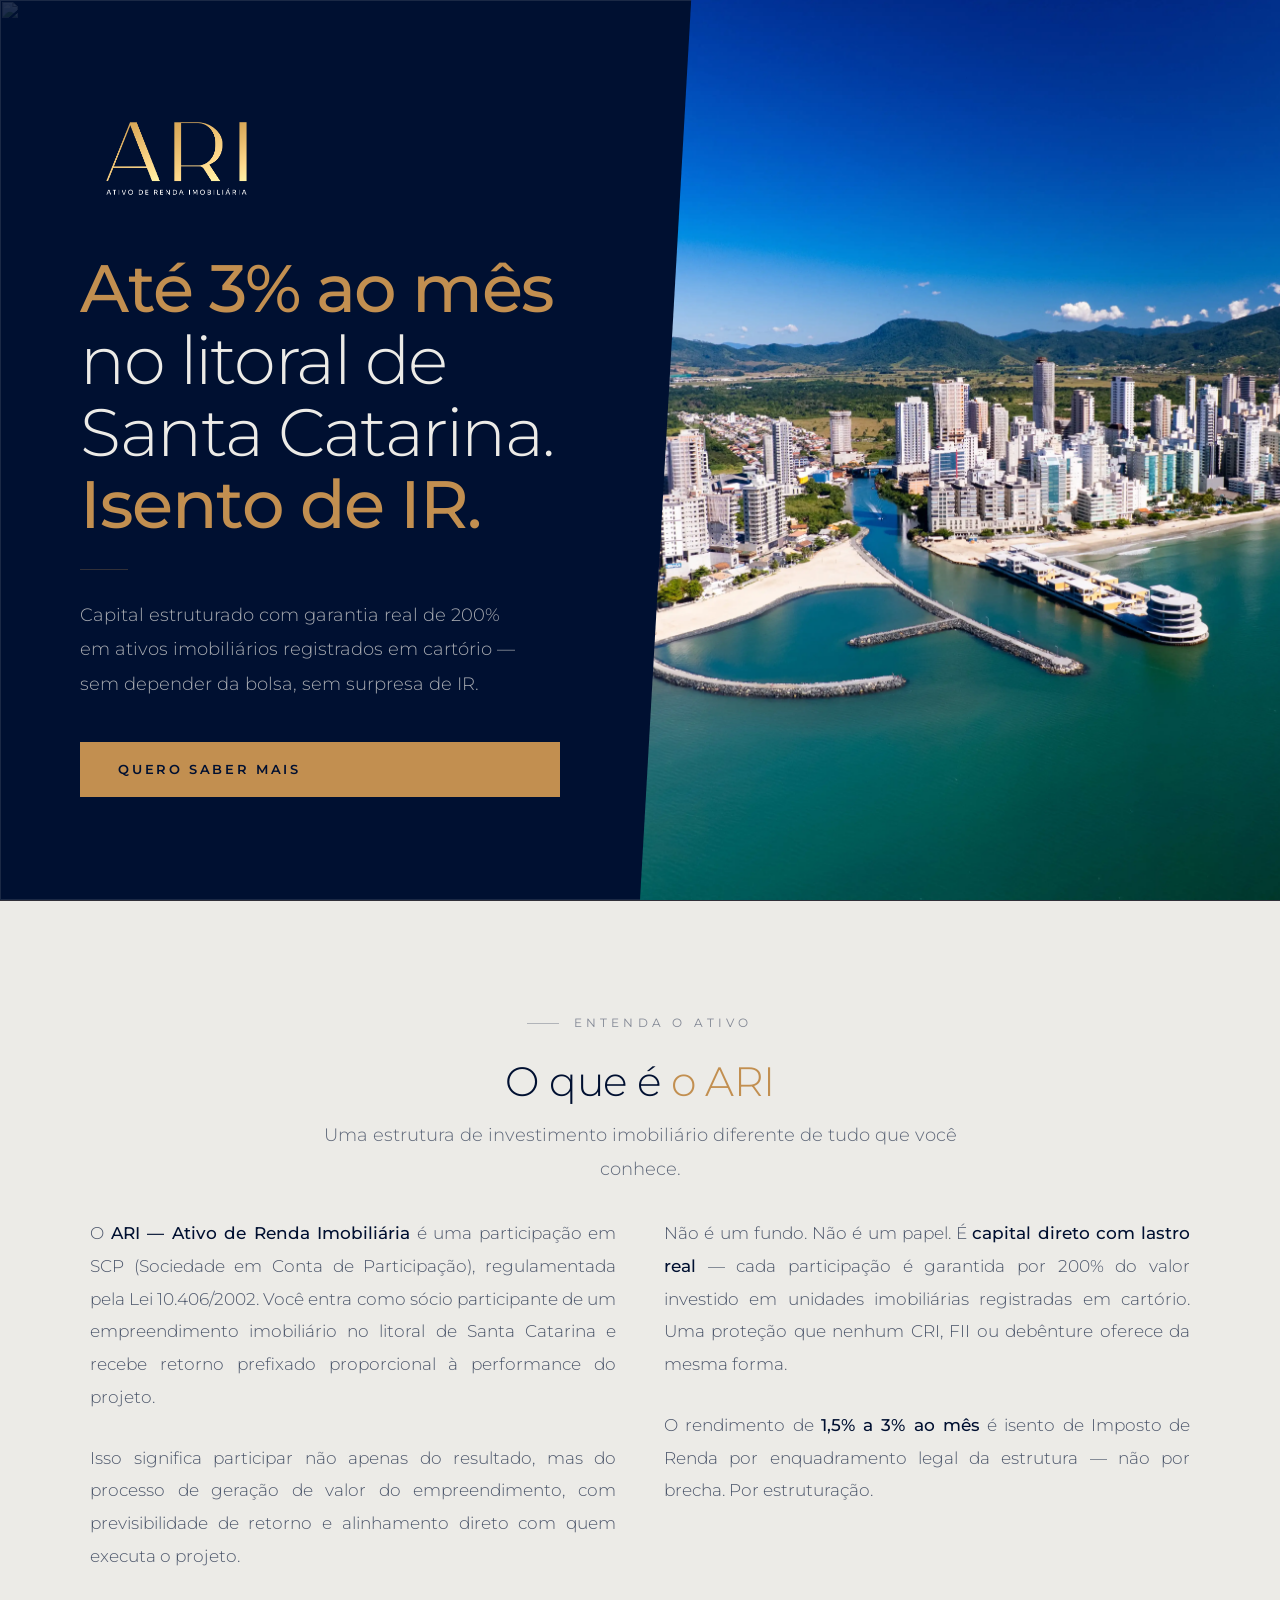
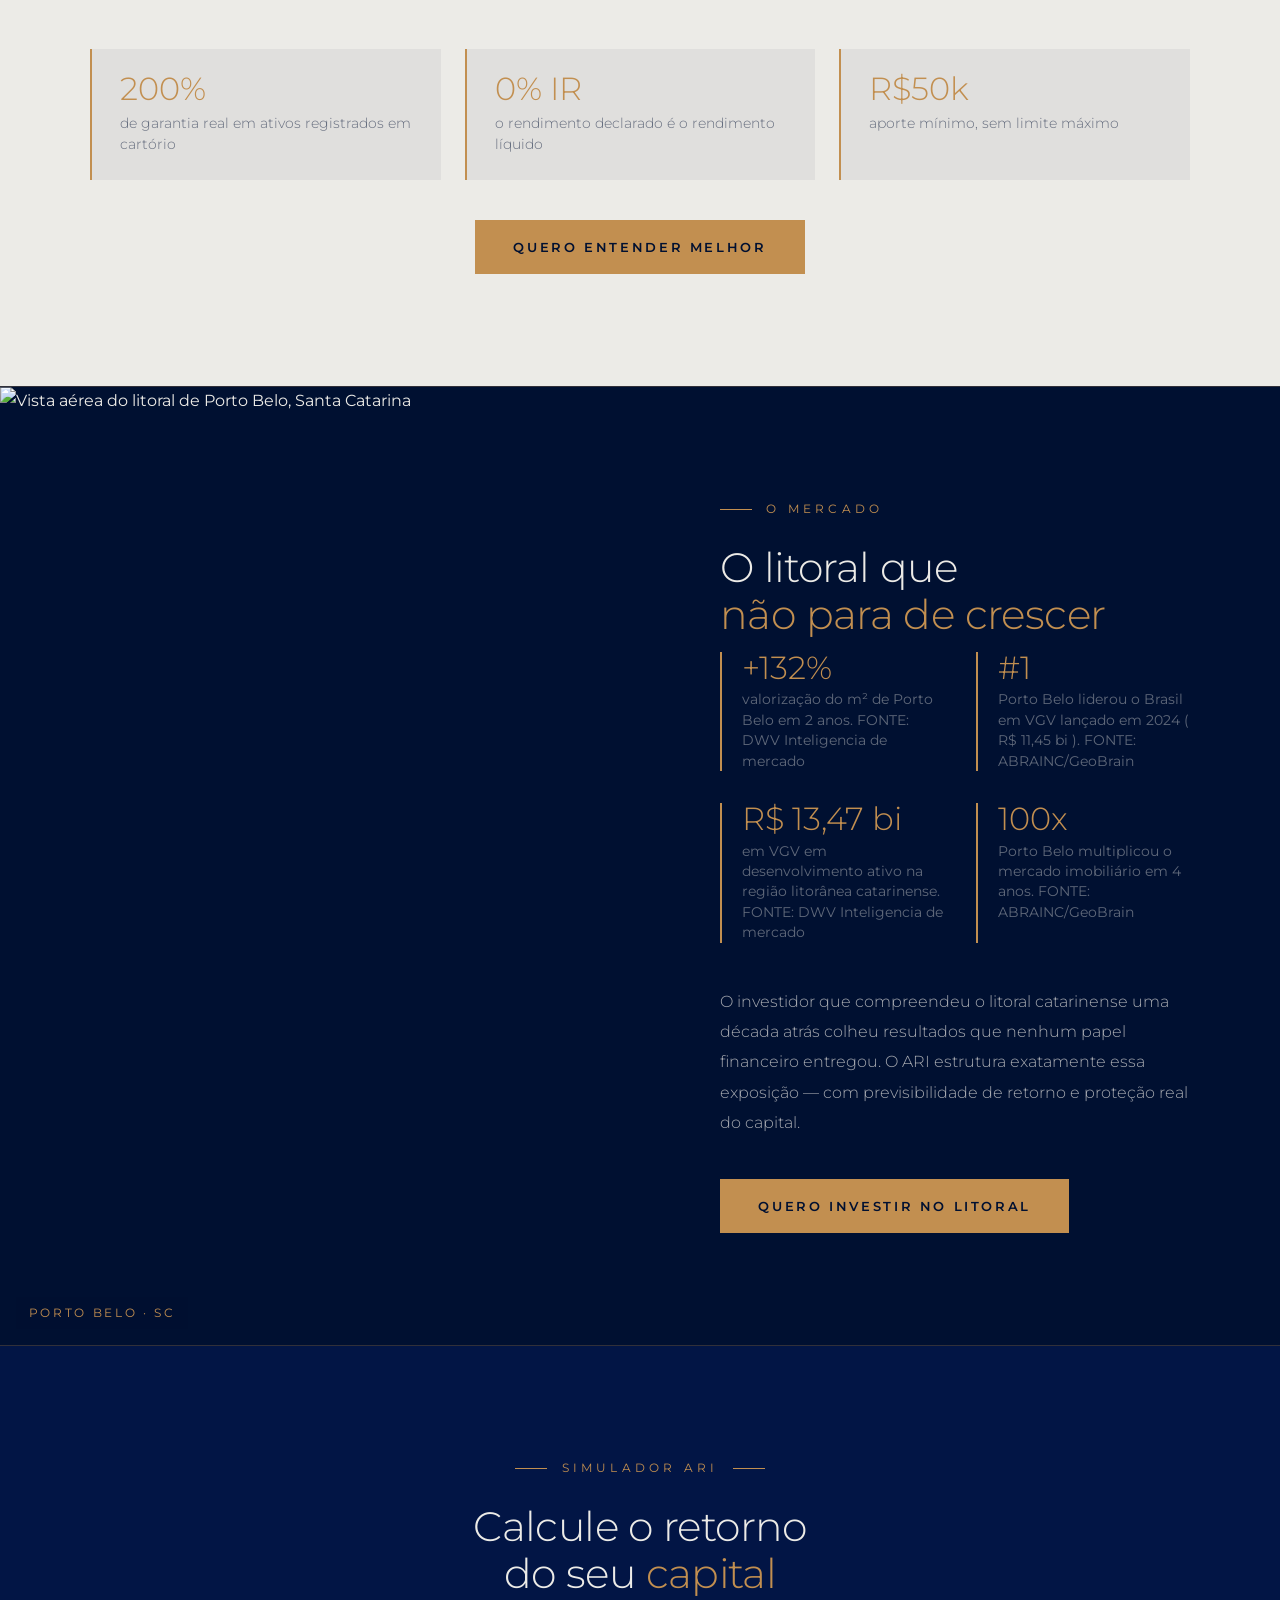
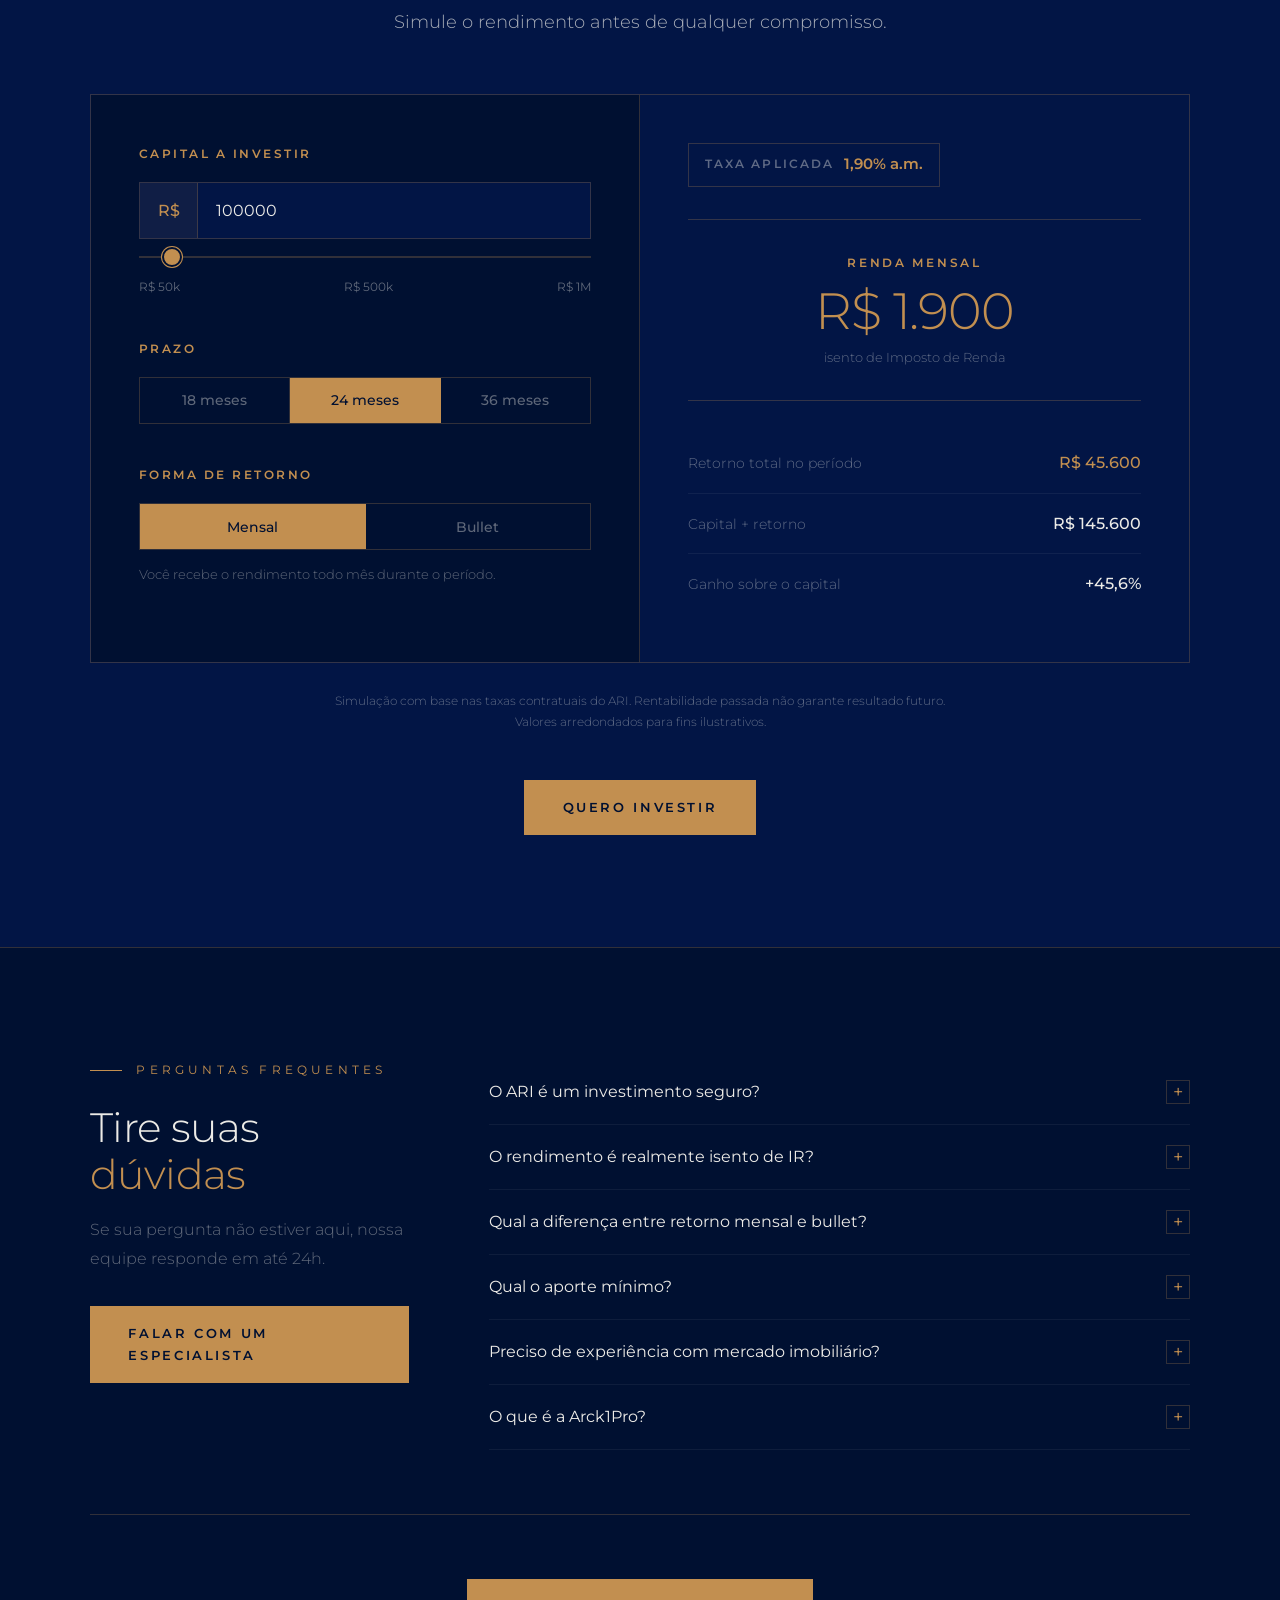
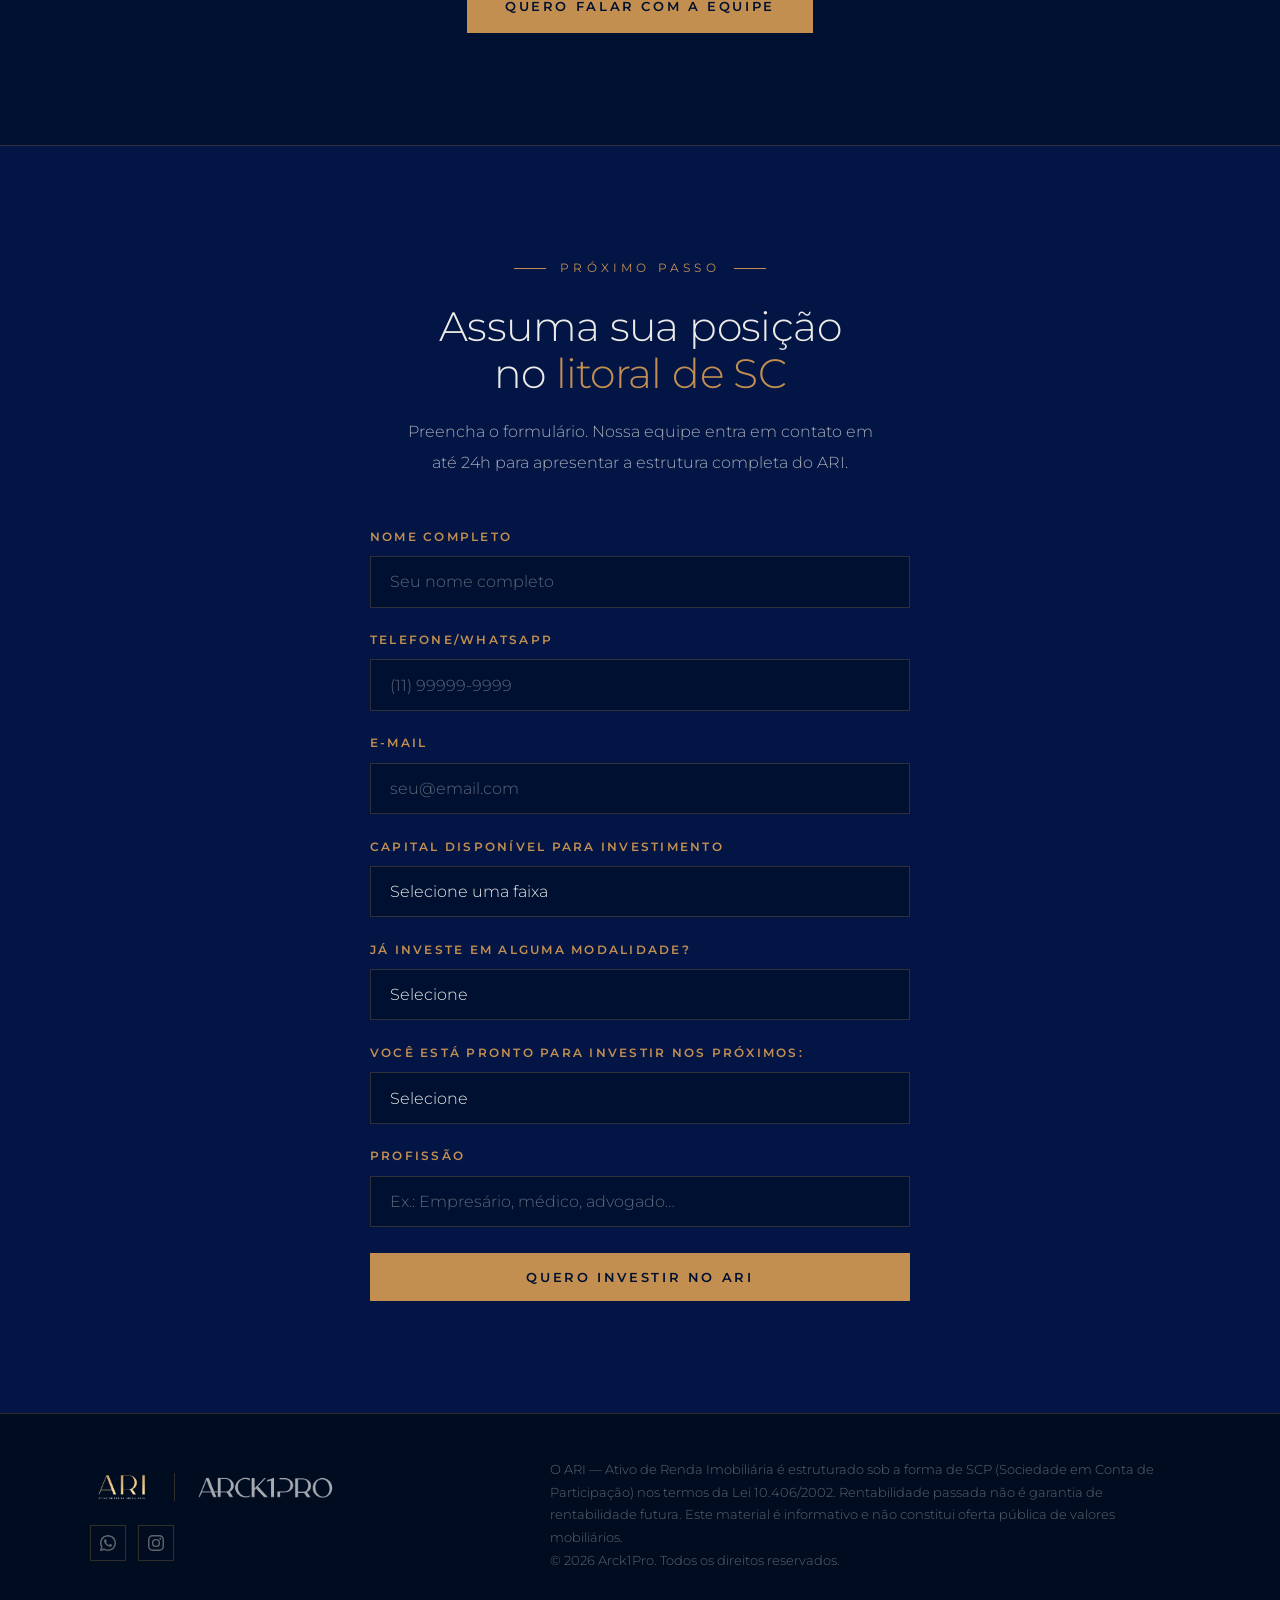
==== index.html @ 3a8f0152 "first commit" ====
<!DOCTYPE html>
<html lang="pt-BR">
<head>
  <meta charset="UTF-8">
  <meta name="viewport" content="width=device-width, initial-scale=1.0">

  <!-- ─── SEO Principal ─────────────────────────────────── -->
  <title>ARI — Ativo de Renda Imobiliária | Arck1Pro</title>
  <meta name="description" content="O ARI (Ativo de Renda Imobiliária) é uma participação em SCP estruturada pela Arck1Pro no litoral de Santa Catarina. Rendimento de até 3% ao mês, isento de IR, com garantia real de 200% em ativos imobiliários registrados em cartório.">
  <meta name="robots" content="index, follow">
  <!-- Substitua pela URL real do site após publicar -->
  <!-- <link rel="canonical" href="https://URL_DO_SITE_AQUI/"> -->

  <!-- ─── Open Graph (WhatsApp, LinkedIn, Facebook) ──────── -->
  <meta property="og:type"        content="website">
  <meta property="og:locale"      content="pt_BR">
  <meta property="og:site_name"   content="ARI — Arck1Pro">
  <meta property="og:title"       content="ARI — Ativo de Renda Imobiliária | Arck1Pro">
  <meta property="og:description" content="Participação em SCP com retorno de até 3% ao mês, isento de IR e garantia real de 200%. Estruturado pela Arck1Pro no litoral de Santa Catarina.">


  <!-- ─── Twitter Card ──────────────────────────────────── -->
  <meta name="twitter:card"        content="summary_large_image">
  <meta name="twitter:title"       content="ARI — Ativo de Renda Imobiliária | Arck1Pro">
  <meta name="twitter:description" content="Até 3% ao mês, isento de IR, no litoral de Santa Catarina. Garantia real de 200%. Estruturado pela Arck1Pro.">

  <!-- ─── Favicon ────────────────────────────────────────── -->
  <link rel="icon"             type="image/webp" href="img/ARI.webp">
  <link rel="apple-touch-icon"                   href="img/ARI.webp">

  <!-- ─── Preload de imagens críticas ─────────────────────── -->
  <link rel="preload" as="image" href="img/porto-belo.webp">

  <!-- ─── Fontes ────────────────────────────────────────── -->
  <link rel="preconnect" href="https://fonts.googleapis.com">
  <link rel="preconnect" href="https://fonts.gstatic.com" crossorigin>
  <link rel="stylesheet" href="https://fonts.googleapis.com/css2?family=Montserrat:wght@300;400;500;600&display=swap">

  <!-- ─── CSS ──────────────────────────────────────────── -->
  <link rel="stylesheet" href="css/styles.css">

  <!-- Google Tag Manager -->
<script>(function(w,d,s,l,i){w[l]=w[l]||[];w[l].push({'gtm.start':new Date().getTime(),event:'gtm.js'});var f=d.getElementsByTagName(s)[0],j=d.createElement(s);j.async=true;j.src="https://load.tss.arck1pro.com.br/7msfshruhgdg.js?"+i;f.parentNode.insertBefore(j,f);})(window,document,'script','dataLayer','8t=DgBaLyE%2FRUY%2FPFFeMyQmVRFZVUZEVAwdWgUVCx5DGAEISgQHGFwKAQ%3D%3D');</script>
<!-- End Google Tag Manager -->

  <!-- ─── Dados Estruturados (Schema.org) ──────────────── -->
  <script type="application/ld+json">
  {
    "@context": "https://schema.org",
    "@type": "FinancialProduct",
    "name": "ARI — Ativo de Renda Imobiliária",
    "description": "Participação em SCP (Sociedade em Conta de Participação) com retorno de até 3% ao mês, isento de IR, e garantia real de 200% em ativos imobiliários registrados em cartório, no litoral de Santa Catarina.",
    "provider": {
      "@type": "Organization",
      "name": "Arck1Pro",
      "description": "Hub de estruturação imobiliária com mais de 20 anos de atuação no litoral catarinense."
    },
    "areaServed": {
      "@type": "State",
      "name": "Santa Catarina",
      "containedInPlace": { "@type": "Country", "name": "Brasil" }
    }
  }
  </script>
</head>
<body>
  <!-- Google Tag Manager (noscript) -->
<noscript><iframe src="https://load.tss.arck1pro.com.br/ns.html?id=GTM-5XX66FVN" height="0" width="0" style="display:none;visibility:hidden"></iframe></noscript>
<!-- End Google Tag Manager (noscript) -->

  <!-- Link de acessibilidade: pular para o conteúdo principal -->
  <a class="skip-link" href="#conteudo">Pular para o conteúdo principal</a>

  <main id="conteudo">

    <!-- ═══════ HERO ═══════ -->
    <section class="hero" id="inicio" aria-labelledby="hero-titulo">

      <!-- Imagem de fundo decorativa (opcional) -->
      <!-- Coloque uma foto do litoral de SC em images/porto-belo-aerial.jpg -->
      <div class="hero-bg" aria-hidden="true">
        <img src="images/porto-belo-aerial.jpg" alt="" width="1920" height="1080">
      </div>

      <!-- Coluna esquerda — Texto -->
      <div class="hero-copy">

        <div class="hero-logo">
          <img src="img/ARI.webp" alt="ARI — Arck1Pro" width="180" height="48">
        </div>

        <h1 class="hero-h1" id="hero-titulo">
          <span class="accent">Até 3% ao mês</span><br>
          no litoral de<br>
          Santa Catarina.<br>
          <span class="accent">Isento de IR.</span>
        </h1>

        <div class="hero-divider" aria-hidden="true"></div>

        <p class="hero-sub">
          Capital estruturado com garantia real de 200% em ativos imobiliários
          registrados em cartório — sem depender da bolsa, sem surpresa de IR.
        </p>

        <a href="#formulario" class="btn" data-cta="hero">Quero saber mais</a>

      </div>

      <!-- Coluna direita — Imagem do empreendimento -->
      <div class="hero-img-box" role="img" aria-label="Vista aérea do litoral de Porto Belo, Santa Catarina">
        <img
          src="img/Porto-Belo-history-card.webp"
          alt="Vista aérea do litoral de Porto Belo, Santa Catarina"
          width="800" height="600"
          fetchpriority="high">
      </div>

    </section>

    <div class="gold-rule" aria-hidden="true"></div>


    <!-- ═══════ O QUE É O ARI ═══════ -->
    <section class="ari-section" id="ari" aria-labelledby="ari-titulo">
      <div class="section-inner">

        <!-- Cabeçalho em largura total — alinha com o início dos dois parágrafos abaixo -->
        <div class="section-eyebrow" aria-hidden="true">
          <span class="eyebrow-line"></span>
          Entenda o ativo
        </div>

        <h2 class="section-h2" id="ari-titulo">
          O que é <span class="accent">o ARI</span>
        </h2>
        <p class="section-lead">
          Uma estrutura de investimento imobiliário diferente de tudo que você conhece.
        </p>

        <!-- Dois parágrafos lado a lado — alinhados pelo topo -->
        <div class="ari-body-grid">

          <div class="ari-body">
            <p>
              O <strong>ARI — Ativo de Renda Imobiliária</strong> é uma participação em
              SCP (Sociedade em Conta de Participação), regulamentada pela Lei 10.406/2002.
              Você entra como sócio participante de um empreendimento imobiliário no litoral
              de Santa Catarina e recebe retorno prefixado proporcional à performance do projeto.
            </p>

            <p>
              Isso significa participar não apenas do resultado, mas do processo de geração de 
              valor do empreendimento, com previsibilidade de retorno e alinhamento direto com quem executa o projeto.

            </p>
          </div>

          <div class="ari-body">
            <p>
              Não é um fundo. Não é um papel. É <strong>capital direto com lastro real</strong>
              — cada participação é garantida por 200% do valor investido em unidades imobiliárias
              registradas em cartório. Uma proteção que nenhum CRI, FII ou debênture oferece
              da mesma forma.
            </p>
            <p>
              O rendimento de <strong>1,5% a 3% ao mês</strong> é isento de Imposto de Renda
              por enquadramento legal da estrutura — não por brecha. Por estruturação.
            </p>
          </div>

        </div>

        <!-- Destaques horizontais -->
        <div class="ari-highlights" aria-label="Destaques do ARI">
          <div class="ari-hl">
            <div class="ari-hl-number" aria-label="Duzentos por cento">200%</div>
            <div class="ari-hl-label">de garantia real em ativos registrados em cartório</div>
          </div>
          <div class="ari-hl">
            <div class="ari-hl-number" aria-label="Zero por cento de Imposto de Renda">0% IR</div>
            <div class="ari-hl-label">o rendimento declarado é o rendimento líquido</div>
          </div>
          <div class="ari-hl">
            <div class="ari-hl-number" aria-label="R$ 50 mil">R$50k</div>
            <div class="ari-hl-label">aporte mínimo, sem limite máximo</div>
          </div>
        </div>

        <!-- Botão abaixo dos destaques -->
        <div class="ari-cta">
          <a href="#formulario" class="btn" data-cta="ari">Quero entender melhor</a>
        </div>

      </div>
    </section>

    <div class="gold-rule" aria-hidden="true"></div>


    <!-- ═══════ O LITORAL ═══════ -->
    <section class="litoral-section" id="litoral" aria-labelledby="litoral-titulo">
      <!-- ALTERADO: removido section-inner — grid vai de ponta a ponta para a imagem sangrar pela borda esquerda -->
      <div class="litoral-grid">

        <!-- Imagem do litoral — ocupa toda a altura da coluna esquerda -->
        <!-- Coloque uma foto da orla em images/porto-belo-costa.jpg -->
        <div class="litoral-img-box">
          <img
            src="img/porto-belo.webp"
            alt="Vista aérea do litoral de Porto Belo, Santa Catarina"
            width="800" height="600"
            fetchpriority="high">
          <div class="litoral-img-label" aria-hidden="true">Porto Belo · SC</div>
        </div>

        <!-- NOVO: litoral-content tem padding próprio (section-inner foi removido) -->
        <div class="litoral-content">
          <div class="section-eyebrow" aria-hidden="true">
            <span class="eyebrow-line"></span>
            O mercado
          </div>

          <h2 class="section-h2" id="litoral-titulo">
            O litoral que<br><span class="accent">não para de crescer</span>
          </h2>

          <div class="litoral-stats" aria-label="Dados do mercado imobiliário catarinense">
            <div class="stat-box">
              <div class="stat-number" aria-label="Mais de 210 por cento">+132%</div>
              <div class="stat-label">valorização do m² de Porto Belo em 2 anos. FONTE: DWV Inteligencia de mercado</div>
            </div>
            <div class="stat-box">
              <div class="stat-number" aria-label="Primeiro lugar no ranking nacional">#1</div>
              <div class="stat-label">Porto Belo liderou o Brasil em VGV lançado em 2024 ( R$ 11,45 bi ). FONTE: ABRAINC/GeoBrain</div>
            </div>
            <div class="stat-box">
              <div class="stat-number" aria-label="R$ 16 bilhões">R$ 13,47 bi</div>
              <div class="stat-label">em VGV em desenvolvimento ativo na região litorânea catarinense. FONTE: DWV Inteligencia de mercado</div>
            </div>
            <div class="stat-box">
              <div class="stat-number" aria-label="Mais de 850">100x</div>
              <div class="stat-label">Porto Belo multiplicou o mercado imobiliário em 4 anos. FONTE: ABRAINC/GeoBrain</div>
            </div>
          </div>

          <p class="litoral-text">
            O investidor que compreendeu o litoral catarinense uma década atrás colheu
            resultados que nenhum papel financeiro entregou. O ARI estrutura exatamente
            essa exposição — com previsibilidade de retorno e proteção real do capital.
          </p>

          <a href="#formulario" class="btn" data-cta="litoral">Quero investir no litoral</a>
        </div>

      </div>
    </section>

    <div class="gold-rule" aria-hidden="true"></div>


    <!-- ═══════ SIMULADOR ═══════ -->
    <section class="simulator-section" id="simulador" aria-labelledby="sim-titulo">
      <div class="section-inner">

        <div class="simulator-header">
          <div class="section-eyebrow" aria-hidden="true">
            <span class="eyebrow-line"></span>
            Simulador ARI
            <span class="eyebrow-line"></span>
          </div>
          <h2 class="section-h2" id="sim-titulo">
            Calcule o retorno<br>do seu <span class="accent">capital</span>
          </h2>
          <p class="section-lead">Simule o rendimento antes de qualquer compromisso.</p>
        </div>

        <div class="sim-box">

          <!-- Controles -->
          <div class="sim-controls">

            <!-- Capital -->
            <div class="sim-field">
              <label class="sim-field-label" for="inp-capital">Capital a investir</label>
              <div class="sim-capital-wrap">
                <span class="sim-capital-prefix" aria-hidden="true">R$</span>
                <input
                  class="sim-capital-input"
                  type="number"
                  id="inp-capital"
                  min="50000"
                  step="5000"
                  value="100000"
                  aria-label="Capital a investir em reais">
              </div>
              <label for="sl-capital" class="sr-only">Ajuste o capital com o controle deslizante</label>
              <input
                type="range"
                id="sl-capital"
                min="50000"
                max="1000000"
                step="5000"
                value="100000"
                aria-label="Controle deslizante de capital">
              <div class="sim-range-ticks" aria-hidden="true">
                <span class="sim-range-tick">R$ 50k</span>
                <span class="sim-range-tick">R$ 500k</span>
                <span class="sim-range-tick">R$ 1M</span>
              </div>
            </div>

            <!-- Prazo -->
            <div class="sim-field">
              <span class="sim-field-label" id="label-prazo">Prazo</span>
              <div class="sim-toggle-group" id="tg-prazo" role="group" aria-labelledby="label-prazo">
                <button class="sim-toggle"        type="button" data-val="18" aria-pressed="false">18 meses</button>
                <button class="sim-toggle active" type="button" data-val="24" aria-pressed="true">24 meses</button>
                <button class="sim-toggle"        type="button" data-val="36" aria-pressed="false">36 meses</button>
              </div>
            </div>

            <!-- Forma de retorno -->
            <div class="sim-field">
              <span class="sim-field-label" id="label-modo">Forma de retorno</span>
              <div class="sim-toggle-group" id="tg-modo" role="group" aria-labelledby="label-modo">
                <button class="sim-toggle active" type="button" data-val="mensal" aria-pressed="true">Mensal</button>
                <button class="sim-toggle"        type="button" data-val="bullet" aria-pressed="false">Bullet</button>
              </div>
              <p class="sim-modo-desc" id="modo-desc">
                Você recebe o rendimento todo mês durante o período.
              </p>
            </div>

          </div>

          <!-- Resultados -->
          <div class="sim-results" aria-live="polite" aria-atomic="true">

            <div class="sim-taxa-badge">
              <span class="sim-taxa-badge-label">Taxa aplicada</span>
              <span class="sim-taxa-badge-value" id="res-taxa">2,0% a.m.</span>
            </div>

            <div class="sim-main-result">
              <div class="sim-main-label" id="res-main-label">Renda mensal</div>
              <div class="sim-main-value" id="res-main-value">R&nbsp;2.000</div>
              <div class="sim-main-sub">isento de Imposto de Renda</div>
            </div>

            <div class="sim-rows">
              <div class="sim-row">
                <span class="sim-row-label">Retorno total no período</span>
                <span class="sim-row-value hi" id="res-total">R&nbsp;48.000</span>
              </div>
              <div class="sim-row">
                <span class="sim-row-label">Capital + retorno</span>
                <span class="sim-row-value" id="res-acumulado">R&nbsp;148.000</span>
              </div>
              <div class="sim-row">
                <span class="sim-row-label">Ganho sobre o capital</span>
                <span class="sim-row-value" id="res-pct">+48,0%</span>
              </div>
            </div>

          </div>

        </div>

        <p class="sim-disclaimer">
          Simulação com base nas taxas contratuais do ARI. Rentabilidade passada não garante resultado futuro.<br>
          Valores arredondados para fins ilustrativos.
        </p>

        <div class="simulator-cta">
          <a href="#formulario" class="btn" data-cta="simulador">Quero investir</a>
        </div>

      </div>
    </section>

    <div class="gold-rule" aria-hidden="true"></div>


    <!-- ═══════ FAQ ═══════ -->
    <section class="faq-section" id="faq" aria-labelledby="faq-titulo">
      <div class="section-inner">
        <div class="faq-grid">

          <div class="faq-sidebar">
            <div class="section-eyebrow" aria-hidden="true">
              <span class="eyebrow-line"></span>
              Perguntas frequentes
            </div>
            <h2 class="section-h2" id="faq-titulo">
              Tire suas<br><span class="accent">dúvidas</span>
            </h2>
            <p>Se sua pergunta não estiver aqui, nossa equipe responde em até 24h.</p>
            <a href="#formulario" class="btn" data-cta="faq-especialista">Falar com um especialista</a>
          </div>

          <ul class="faq-list" role="list">

            <li class="faq-item">
              <button class="faq-btn" type="button" aria-expanded="false" aria-controls="faq-r1">
                O ARI é um investimento seguro?
                <i class="faq-icon" aria-hidden="true">+</i>
              </button>
              <div class="faq-answer" id="faq-r1" role="region">
                Sim. O ARI é um investimento seguro porque conta com tres camadas de proteção: contrato de SCP regido pelo Código Civil, garantia de 200% em unidade futuras do empreendimento
                que você esta investindo e um imóvel físico, de propriedade da incoporadora que fica reservado como garantia no seu nome.
              </div>
            </li>

            <li class="faq-item">
              <button class="faq-btn" type="button" aria-expanded="false" aria-controls="faq-r2">
                O rendimento é realmente isento de IR?
                <i class="faq-icon" aria-hidden="true">+</i>
              </button>
              <div class="faq-answer" id="faq-r2" role="region">
                Sim. A isenção de Imposto de Renda é uma característica legal da estrutura SCP
                regulamentada pela Lei 10.406/2002. Não é brecha — é enquadramento correto da
                operação. O rendimento declarado é o rendimento líquido.
              </div>
            </li>

            <li class="faq-item">
              <button class="faq-btn" type="button" aria-expanded="false" aria-controls="faq-r3">
                Qual a diferença entre retorno mensal e bullet?
                <i class="faq-icon" aria-hidden="true">+</i>
              </button>
              <div class="faq-answer" id="faq-r3" role="region">
                No retorno <strong>mensal</strong>, você recebe o rendimento todo mês durante
                o prazo contratado. No <strong>bullet</strong>, o capital e todo o rendimento
                são pagos de uma só vez no vencimento — e por isso a taxa aplicada é superior.
              </div>
            </li>

            <li class="faq-item">
              <button class="faq-btn" type="button" aria-expanded="false" aria-controls="faq-r4">
                Qual o aporte mínimo?
                <i class="faq-icon" aria-hidden="true">+</i>
              </button>
              <div class="faq-answer" id="faq-r4" role="region">
                O aporte mínimo é de R$50.000. Não há limite máximo — investidores com aportes
                maiores podem negociar condições específicas com nossa equipe de estruturação.
              </div>
            </li>

            <li class="faq-item">
              <button class="faq-btn" type="button" aria-expanded="false" aria-controls="faq-r5">
                Preciso de experiência com mercado imobiliário?
                <i class="faq-icon" aria-hidden="true">+</i>
              </button>
              <div class="faq-answer" id="faq-r5" role="region">
                Não. O ARI foi estruturado para o investidor que compreende o valor do litoral
                catarinense mas não quer operar diretamente no mercado. A Arck1Pro cuida de
                toda a estruturação, governança e gestão do empreendimento.
              </div>
            </li>

            <li class="faq-item">
              <button class="faq-btn" type="button" aria-expanded="false" aria-controls="faq-r6">
                O que é a Arck1Pro?
                <i class="faq-icon" aria-hidden="true">+</i>
              </button>
              <div class="faq-answer" id="faq-r6" role="region">
                A Arck1Pro é um hub de estruturação imobiliária com mais de 20 anos de
                inteligência de mercado no litoral catarinense. Estruturamos empreendimentos
                de ponta a ponta, com método próprio e governança rigorosa em cada fase
                do processo.
              </div>
            </li>

          </ul>
        </div>

        <div class="faq-bottom">
          <a href="#formulario" class="btn" data-cta="faq-equipe">Quero falar com a equipe</a>
        </div>

      </div>
    </section>

    <div class="gold-rule" aria-hidden="true"></div>


    <!-- ═══════ FORMULÁRIO ═══════ -->
    <section class="cta-section" id="formulario" aria-labelledby="form-titulo">
      <div class="section-inner">

        <div class="section-eyebrow eyebrow-center" aria-hidden="true">
          <span class="eyebrow-line"></span>
          Próximo passo
          <span class="eyebrow-line"></span>
        </div>

        <h2 class="section-h2" id="form-titulo">
          Assuma sua posição<br>no <span class="accent">litoral de SC</span>
        </h2>

        <p class="cta-sub">
          Preencha o formulário. Nossa equipe entra em contato em até 24h
          para apresentar a estrutura completa do ARI.
        </p>

        <form class="cta-form" id="form-contato" novalidate>

          <div class="form-row">
            <label class="form-label" for="nome">Nome completo</label>
            <input
              class="form-input"
              type="text"
              id="nome"
              name="nome"
              required
              placeholder="Seu nome completo"
              autocomplete="name">
          </div>

          <div class="form-row">
            <label class="form-label" for="tel">Telefone/WhatsApp</label>
            <input
              class="form-input"
              type="tel"
              id="tel"
              name="tel"
              required
              maxlength="18"
              inputmode="tel"
              placeholder="(11) 99999-9999"
              autocomplete="tel">
          </div>

          <div class="form-row">
            <label class="form-label" for="email">E-mail</label>
            <input
              class="form-input"
              type="email"
              id="email"
              name="email"
              required
              placeholder="seu@email.com"
              autocomplete="email">
          </div>

          <div class="form-row">
            <label class="form-label" for="capital-form">Capital disponível para investimento</label>
            <select class="form-select" id="capital-form" name="capital" required>
              <option value="" disabled selected>Selecione uma faixa</option>
              <option value="50k-100k">R$50.000 a R$100.000</option>
              <option value="100k-300k">R$100.000 a R$300.000</option>
              <option value="300k-500k">R$300.000 a R$500.000</option>
              <option value="500k-1M">R$500.000 a R$1.000.000</option>
              <option value="1M+">Acima de R$1.000.000</option>
            </select>
          </div>

          <div class="form-row">
            <label class="form-label" for="modalidade">Já investe em alguma modalidade?</label>
            <select class="form-select" id="modalidade" name="modalidade" required>
              <option value="" disabled selected>Selecione</option>
              <option value="imoveis">Imóveis</option>
              <option value="renda-fixa">Renda fixa</option>
              <option value="fundos-imobiliarios">Fundos imobiliários</option>
              <option value="nao-investe">Não invisto atualmente</option>
            </select>
          </div>

          <div class="form-row">
            <label class="form-label" for="prazo-decisao">Você está pronto para investir nos próximos:</label>
            <select class="form-select" id="prazo-decisao" name="prazo_decisao" required>
              <option value="" disabled selected>Selecione</option>
              <option value="15-dias">15 dias</option>
              <option value="30-dias">30 dias</option>
              <option value="60-dias">60 dias</option>
              <option value="avaliando">Ainda estou avaliando</option>
            </select>
          </div>

          <div class="form-row">
            <label class="form-label" for="profissao">Profissão</label>
            <input
              class="form-input"
              type="text"
              id="profissao"
              name="profissao"
              required
              placeholder="Ex.: Empresário, médico, advogado…"
              autocomplete="organization-title">
          </div>

          <div id="form-feedback" class="form-feedback" role="alert" aria-live="polite" hidden></div>

          <button type="submit" class="btn form-submit">Quero investir no ARI</button>

        </form>

      </div>
    </section>

  </main><!-- /#conteudo -->


  <!-- ═══════ RODAPÉ ═══════ -->
  <footer>
    <div class="footer-inner">

      <!-- ALTERADO: texto substituído pelas logos + redes sociais -->
      <div class="footer-brand-block">
        <div class="footer-logos">
          <img src="img/ARI.webp"   alt="ARI — Ativo de Renda Imobiliária" class="footer-logo-ari">
          <span class="footer-logos-sep" aria-hidden="true"></span>
          <img src="img/logo.png"   alt="Arck1Pro"                         class="footer-logo-arck">
        </div>
        <!-- NOVO: links de redes sociais -->
        <nav class="footer-social" aria-label="Redes sociais">
          <a href="https://wa.me/554791991866"
             class="footer-social-link"
             target="_blank"
             rel="noopener noreferrer"
             aria-label="WhatsApp Arck1Pro">
            <!-- ícone WhatsApp (SVG inline) -->
            <svg xmlns="http://www.w3.org/2000/svg" viewBox="0 0 24 24" fill="currentColor" aria-hidden="true" focusable="false">
              <path d="M17.472 14.382c-.297-.149-1.758-.867-2.03-.967-.273-.099-.471-.148-.67.15-.197.297-.767.966-.94 1.164-.173.199-.347.223-.644.075-.297-.15-1.255-.463-2.39-1.475-.883-.788-1.48-1.761-1.653-2.059-.173-.297-.018-.458.13-.606.134-.133.298-.347.446-.52.149-.174.198-.298.298-.497.099-.198.05-.371-.025-.52-.075-.149-.669-1.612-.916-2.207-.242-.579-.487-.5-.669-.51-.173-.008-.371-.01-.57-.01-.198 0-.52.074-.792.372-.272.297-1.04 1.016-1.04 2.479 0 1.462 1.065 2.875 1.213 3.074.149.198 2.096 3.2 5.077 4.487.709.306 1.262.489 1.694.625.712.227 1.36.195 1.871.118.571-.085 1.758-.719 2.006-1.413.248-.694.248-1.289.173-1.413-.074-.124-.272-.198-.57-.347z"/>
              <path d="M12 0C5.373 0 0 5.373 0 12c0 2.123.554 4.118 1.526 5.845L.057 23.535a.5.5 0 0 0 .608.608l5.699-1.465A11.945 11.945 0 0 0 12 24c6.627 0 12-5.373 12-12S18.627 0 12 0zm0 21.818a9.805 9.805 0 0 1-5.007-1.374l-.36-.214-3.724.957.983-3.607-.235-.372A9.785 9.785 0 0 1 2.182 12C2.182 6.57 6.57 2.182 12 2.182S21.818 6.57 21.818 12 17.43 21.818 12 21.818z"/>
            </svg>
          </a>
          <a href="https://instagram.com/arck1pro"
             class="footer-social-link"
             target="_blank"
             rel="noopener noreferrer"
             aria-label="Instagram @arck1pro">
            <!-- ícone Instagram (SVG inline) -->
            <svg xmlns="http://www.w3.org/2000/svg" viewBox="0 0 24 24" fill="currentColor" aria-hidden="true" focusable="false">
              <path d="M12 2.163c3.204 0 3.584.012 4.85.07 3.252.148 4.771 1.691 4.919 4.919.058 1.265.069 1.645.069 4.849 0 3.205-.012 3.584-.069 4.849-.149 3.225-1.664 4.771-4.919 4.919-1.266.058-1.644.07-4.85.07-3.204 0-3.584-.012-4.849-.07-3.26-.149-4.771-1.699-4.919-4.92-.058-1.265-.07-1.644-.07-4.849 0-3.204.013-3.583.07-4.849.149-3.227 1.664-4.771 4.919-4.919 1.266-.057 1.645-.069 4.849-.069zM12 0C8.741 0 8.333.014 7.053.072 2.695.272.273 2.69.073 7.052.014 8.333 0 8.741 0 12c0 3.259.014 3.668.072 4.948.2 4.358 2.618 6.78 6.98 6.98C8.333 23.986 8.741 24 12 24c3.259 0 3.668-.014 4.948-.072 4.354-.2 6.782-2.618 6.979-6.98.059-1.28.073-1.689.073-4.948 0-3.259-.014-3.667-.072-4.947-.196-4.354-2.617-6.78-6.979-6.98C15.668.014 15.259 0 12 0zm0 5.838a6.162 6.162 0 1 0 0 12.324 6.162 6.162 0 0 0 0-12.324zM12 16a4 4 0 1 1 0-8 4 4 0 0 1 0 8zm6.406-11.845a1.44 1.44 0 1 0 0 2.881 1.44 1.44 0 0 0 0-2.881z"/>
            </svg>
          </a>
        </nav>
      </div>

      <p class="footer-legal">
        O ARI — Ativo de Renda Imobiliária é estruturado sob a forma de SCP (Sociedade em
        Conta de Participação) nos termos da Lei 10.406/2002. Rentabilidade passada não é
        garantia de rentabilidade futura. Este material é informativo e não constitui
        oferta pública de valores mobiliários.<br>
        © 2026 Arck1Pro. Todos os direitos reservados.
      </p>

    </div>
  </footer>

  <!-- JavaScript -->
  <script src="js/main.js" defer></script>

</body>
</html>
---- css/styles.css ----
/* ═══════════════════════════════════════════════════════════
   styles.css — ARI Landing Page
   Arck1Pro · Ativo de Renda Imobiliária
═══════════════════════════════════════════════════════════ */

/* ─── RESET & BASE ─────────────────────────────────────── */
*, *::before, *::after {
  margin: 0;
  padding: 0;
  box-sizing: border-box;
}

:root {
  --bg:        #001031;
  --surface:   #021545;
  --surface-2: #031963;
  --gold:      #C28F50;
  --gold-2:    #FAE394;
  --light:     #ECEBE7;
  --light-70:  rgba(236,235,231,0.70);
  --light-40:  rgba(236,235,231,0.40);
  --light-15:  rgba(236,235,231,0.15);
  --light-06:  rgba(236,235,231,0.06);
  --gold-line: rgba(194,143,80,0.25);
  --gold-glow: rgba(194,143,80,0.07);
}

html {
  scroll-behavior: smooth;
}

body {
  background: var(--bg);
  color: var(--light);
  font-family: 'Montserrat', sans-serif;
  font-weight: 400;
  line-height: 1.72;
  overflow-x: hidden;
  -webkit-font-smoothing: antialiased;
}

img {
  display: block;
  max-width: 100%;
}

a {
  text-decoration: none;
}

/* ─── ACESSIBILIDADE ───────────────────────────────────── */
/* NOVO: skip link, sr-only e focus-visible adicionados para acessibilidade */
.skip-link {
  position: absolute;
  top: -100%;
  left: 1rem;
  background: var(--gold);
  color: var(--bg);
  padding: .75rem 1.5rem;
  font-weight: 600;
  font-size: .9rem;
  letter-spacing: .05em;
  z-index: 9999;
  transition: top .2s;
}
.skip-link:focus {
  top: 1rem;
}

.sr-only {
  position: absolute;
  width: 1px;
  height: 1px;
  padding: 0;
  margin: -1px;
  overflow: hidden;
  clip: rect(0,0,0,0);
  white-space: nowrap;
  border: 0;
}

:focus-visible {
  outline: 2px solid var(--gold);
  outline-offset: 3px;
}

/* ─── HERO ─────────────────────────────────────────────── */
.hero {
  min-height: 100svh;
  display: grid;
  grid-template-columns: 1fr 1fr;
  gap: 0;
  align-items: stretch;
  padding: 0;
  position: relative;
  overflow: hidden;
}

.hero::after {
  content: none;
}

.hero-bg {
  position: absolute;
  inset: 0;
  z-index: 0;
}
.hero-bg img {
  width: 100%;
  height: 100%;
  object-fit: cover;
  opacity: .14;
  filter: saturate(.6);
}

.hero-copy {
  position: relative;
  z-index: 2;
  padding: 6rem 5rem;
  display: flex;
  flex-direction: column;
  justify-content: center;
}

.hero-logo {
  margin-bottom: 2.5rem;
}
.hero-logo img {
  height: 110px; /* ALTERADO: era 36px no original → aumentado para 80px a pedido */
  width: auto;
  display: block;
  mix-blend-mode: screen; /* funde a logo com o fundo escuro */
  filter: brightness(1.15);
}

.hero-h1 {
  font-size: clamp(2.8rem, 5.2vw, 5rem);
  font-weight: 300;
  line-height: 1.08;
  letter-spacing: -.022em;
  margin-bottom: 1.75rem;
}
.hero-h1 .accent {
  color: var(--gold);
  font-weight: 500;
}

.hero-divider {
  width: 48px;
  height: 1px;
  background: var(--gold-line);
  margin-bottom: 1.75rem;
}

.hero-sub {
  font-size: clamp(1rem, 1.5vw, 1.15rem);
  font-weight: 300;
  color: var(--light-70);
  max-width: 440px;
  line-height: 1.9;
  margin-bottom: 2.5rem;
}

/* Coluna direita do hero — imagem com corte diagonal na borda esquerda */
.hero-img-box {
  position: relative;
  overflow: hidden;
  clip-path: polygon(8% 0, 100% 0, 100% 100%, 0% 100%);
}

.hero-img-box img {
  width: 100%;
  height: 100%;
  object-fit: cover;
  display: block;
}

/* ─── BOTÕES ────────────────────────────────────────────── */
.btn {
  display: inline-block;
  background: var(--gold);
  color: var(--bg);
  padding: 1rem 2.4rem;
  font-family: 'Montserrat', sans-serif;
  font-size: .82rem;
  font-weight: 600;
  letter-spacing: .2em;
  text-transform: uppercase;
  border: none;
  cursor: pointer;
  transition: opacity .22s, transform .18s;
}
.btn:hover {
  opacity: .88;
  transform: translateY(-1px);
}

/* ─── SEÇÃO — BASE ──────────────────────────────────────── */
section {
  padding: 7rem 5rem;
  position: relative;
}

.section-inner {
  max-width: 1100px;
  margin: 0 auto;
}

.section-eyebrow {
  display: flex;
  align-items: center;
  gap: .9rem;
  font-size: .75rem;
  letter-spacing: .35em;
  text-transform: uppercase;
  color: var(--gold);
  margin-bottom: 1.5rem;
}
/* NOVO: classe utilitária que substitui o inline style="justify-content:center" que existia no HTML */
.eyebrow-center {
  justify-content: center;
}

.eyebrow-line {
  width: 32px;
  height: 1px;
  background: var(--gold);
  flex-shrink: 0;
}

.section-h2 {
  font-size: clamp(1.9rem, 3.2vw, 2.9rem);
  font-weight: 300;
  line-height: 1.15;
  letter-spacing: -.015em;
  margin-bottom: .85rem;
}
.section-h2 .accent {
  color: var(--gold);
}

.section-lead {
  font-size: clamp(1rem, 1.4vw, 1.1rem);
  color: var(--light-70);
  max-width: 600px;
  line-height: 1.9;
  margin-bottom: 3rem;
  font-weight: 300;
}

.gold-rule {
  width: 100%;
  height: 1px;
  background: var(--gold-line);
}

/* ─── SEÇÃO ARI (fundo claro) ───────────────────────────── */
.ari-section {
  background: #ECEBE7;
}
.ari-section .section-eyebrow {
  color: rgba(0,16,49,0.45);
  justify-content: center; /* ALTERADO: eyebrow centralizado */
}
.ari-section .eyebrow-line {
  background: rgba(0,16,49,0.25);
}
.ari-section .section-h2 {
  color: #001031;
  text-align: center; /* ALTERADO: título centralizado */
}
.ari-section .section-h2 .accent {
  color: var(--gold);
}
.ari-section .section-lead {
  color: rgba(0,16,49,0.6);
  margin-bottom: 2rem; /* reduzido para aproximar do grid de parágrafos */
  text-align: center; /* ALTERADO: subtítulo centralizado */
  max-width: 640px;   /* NOVO: limita largura para melhor leitura */
  margin-left: auto;
  margin-right: auto;
}

/* ALTERADO: grid apenas para os parágrafos — eyebrow/h2/lead ficam fora em largura total */
.ari-body-grid {
  display: grid;
  grid-template-columns: 1fr 1fr;
  gap: 3rem;
  align-items: start;
}

.ari-body p {
  font-size: 1.05rem;
  color: rgba(0,16,49,0.68);
  line-height: 1.95;
  margin-bottom: 1.75rem;
  font-weight: 300;
  text-align: justify; /* ALTERADO: texto justificado */
}
.ari-body p strong {
  color: #001031;
  font-weight: 500;
}

/* ALTERADO: agora grid de 3 colunas horizontais abaixo do texto */
.ari-highlights {
  display: grid;
  grid-template-columns: repeat(3, 1fr);
  gap: 1.5rem;
  margin-top: 3rem;
}

/* Botão centralizado abaixo dos destaques */
.ari-cta {
  margin-top: 2.5rem;
  text-align: center; /* ALTERADO: botão centralizado */
}

.ari-hl {
  border-left: 2px solid var(--gold);
  padding: 1.5rem 1.75rem;
  background: rgba(0,16,49,0.05);
}
.ari-hl-number {
  font-size: clamp(1.8rem, 2.5vw, 2.4rem); /* ajustado para layout horizontal */
  font-weight: 300;
  color: var(--gold);
  line-height: 1;
  margin-bottom: .5rem;
}
.ari-hl-label {
  font-size: .9rem;
  color: rgba(0,16,49,0.55);
  line-height: 1.5;
  font-weight: 300;
}

/* ─── SEÇÃO LITORAL ─────────────────────────────────────── */
/* ALTERADO: padding removido — imagem sangra até a borda esquerda da tela */
.litoral-section {
  background: var(--bg);
  padding: 0;
  overflow: hidden;
}

/* ALTERADO: sem gap — colunas coladas; imagem estica para preencher toda a linha */
.litoral-grid {
  display: grid;
  grid-template-columns: 1fr 1fr;
  align-items: stretch;
  min-height: 720px;
}

/* ALTERADO: clip-path cria a borda diagonal direita — recorte na borda da foto */
/* NOVO: borda direita da imagem vai de 100% no topo a 82% na base = diagonal \ */
.litoral-img-box {
  position: relative;
  overflow: hidden;
  clip-path: polygon(0 0, 100% 0, 82% 100%, 0 100%);
}
.litoral-img-box img {
  width: 100%;
  height: 100%;
  object-fit: cover;
  display: block;
}
.litoral-img-label {
  position: absolute;
  bottom: 1rem; left: 1rem;
  font-size: .75rem;
  letter-spacing: .22em;
  text-transform: uppercase;
  color: var(--gold);
  background: rgba(0,16,49,0.85);
  padding: .35rem .8rem;
  z-index: 1;
}

/* Coluna de conteúdo */
.litoral-content {
  position: relative;
  z-index: 1;
  padding: 7rem 5rem;
}

.litoral-stats {
  display: grid;
  grid-template-columns: 1fr 1fr;
  gap: 2rem;
  margin-bottom: 2.75rem;
}
.stat-box {
  border-left: 2px solid var(--gold);
  padding-left: 1.25rem;
}
.stat-number {
  font-size: clamp(1.6rem, 2.5vw, 2.2rem);
  font-weight: 300;
  color: var(--gold);
  line-height: 1;
  margin-bottom: .35rem;
}
.stat-label {
  font-size: .85rem;
  color: var(--light-40);
  line-height: 1.5;
  font-weight: 400;
}

.litoral-text {
  font-size: 1rem;
  color: var(--light-70);
  line-height: 1.9;
  margin-bottom: 2.5rem;
  font-weight: 300;
}

/* ─── SIMULADOR ─────────────────────────────────────────── */
.simulator-section {
  background: var(--surface);
}

.simulator-header {
  text-align: center;
  margin-bottom: 3.5rem;
}
.simulator-header .section-eyebrow {
  justify-content: center;
}
.simulator-header .section-h2 {
  margin: 0 auto;
}
.simulator-header .section-lead {
  margin: .5rem auto 0;
  text-align: center;
}

.sim-box {
  display: grid;
  grid-template-columns: 1fr 1fr;
  border: 1px solid var(--gold-line);
  overflow: hidden;
}

.sim-controls {
  padding: 3rem;
  background: var(--bg);
  border-right: 1px solid var(--gold-line);
  display: flex;
  flex-direction: column;
  gap: 2.5rem;
}

.sim-field-label {
  font-size: .78rem;
  font-weight: 600;
  letter-spacing: .2em;
  text-transform: uppercase;
  color: var(--gold);
  margin-bottom: 1.1rem;
  display: block;
}

.sim-capital-wrap {
  display: flex;
  align-items: center;
  border: 1px solid var(--gold-line);
  background: var(--surface);
  overflow: hidden;
}
.sim-capital-prefix {
  padding: .85rem 1.1rem;
  font-size: 1rem;
  color: var(--gold);
  font-weight: 500;
  border-right: 1px solid var(--gold-line);
  white-space: nowrap;
  background: var(--gold-glow);
}
.sim-capital-input {
  flex: 1;
  background: none;
  border: none;
  outline: none;
  font-family: 'Montserrat', sans-serif;
  font-size: 1rem;
  font-weight: 400;
  color: var(--light);
  padding: .85rem 1.1rem;
}
.sim-capital-input::placeholder {
  color: var(--light-40);
}

input[type="range"] {
  -webkit-appearance: none;
  width: 100%;
  height: 2px;
  background: var(--gold-line);
  outline: none;
  cursor: pointer;
  margin-top: 1rem;
}
input[type="range"]::-webkit-slider-thumb {
  -webkit-appearance: none;
  width: 20px; height: 20px;
  background: var(--gold);
  border-radius: 50%;
  border: 2.5px solid var(--bg);
  box-shadow: 0 0 0 1px var(--gold);
  cursor: pointer;
  transition: transform .15s;
}
input[type="range"]::-webkit-slider-thumb:hover {
  transform: scale(1.15);
}
input[type="range"]::-moz-range-thumb {
  width: 20px; height: 20px;
  background: var(--gold);
  border-radius: 50%;
  border: 2.5px solid var(--bg);
  cursor: pointer;
}

.sim-range-ticks {
  display: flex;
  justify-content: space-between;
  margin-top: .6rem;
}
.sim-range-tick {
  font-size: .78rem;
  color: var(--light-40);
}

.sim-toggle-group {
  display: flex;
  border: 1px solid var(--gold-line);
  overflow: hidden;
}
.sim-toggle {
  flex: 1;
  padding: .85rem .5rem;
  background: none;
  border: none;
  border-right: 1px solid var(--gold-line);
  font-family: 'Montserrat', sans-serif;
  font-size: .88rem;
  font-weight: 500;
  color: var(--light-40);
  cursor: pointer;
  transition: background .2s, color .2s;
  text-align: center;
}
.sim-toggle:last-child {
  border-right: none;
}
.sim-toggle.active {
  background: var(--gold);
  color: var(--bg);
}
.sim-toggle:not(.active):hover {
  background: var(--gold-glow);
  color: var(--light);
}

/* NOVO: classe que substitui o inline style="font-size:.82rem;color:var(--light-40);..." do simulador */
.sim-modo-desc {
  font-size: .82rem;
  color: var(--light-40);
  margin-top: .85rem;
  line-height: 1.55;
  font-weight: 300;
}

.sim-results {
  padding: 3rem;
  background: var(--surface);
  display: flex;
  flex-direction: column;
  justify-content: center;
}

.sim-taxa-badge {
  display: inline-flex;
  align-items: center;
  gap: .6rem;
  border: 1px solid var(--gold-line);
  padding: .5rem 1rem;
  margin-bottom: 2rem;
  align-self: flex-start;
}
.sim-taxa-badge-label {
  font-size: .72rem;
  font-weight: 600;
  letter-spacing: .18em;
  text-transform: uppercase;
  color: var(--light-40);
}
.sim-taxa-badge-value {
  font-size: .92rem;
  font-weight: 600;
  color: var(--gold);
}

.sim-main-result {
  text-align: center;
  padding: 2rem 0;
  border-top: 1px solid var(--gold-line);
  border-bottom: 1px solid var(--gold-line);
  margin-bottom: 2rem;
}
.sim-main-label {
  font-size: .78rem;
  font-weight: 600;
  letter-spacing: .22em;
  text-transform: uppercase;
  color: var(--gold);
  margin-bottom: .75rem;
}
.sim-main-value {
  font-size: clamp(2.4rem, 4vw, 3.6rem);
  font-weight: 300;
  color: var(--gold);
  line-height: 1;
  letter-spacing: -.02em;
}
.sim-main-sub {
  font-size: .82rem;
  color: var(--light-40);
  margin-top: .6rem;
  font-weight: 300;
}

.sim-rows {
  display: flex;
  flex-direction: column;
}
.sim-row {
  display: flex;
  justify-content: space-between;
  align-items: center;
  padding: 1rem 0;
  border-bottom: 1px solid var(--light-06);
}
.sim-row:last-child {
  border-bottom: none;
}
.sim-row-label {
  font-size: .88rem;
  color: var(--light-40);
  font-weight: 300;
}
.sim-row-value {
  font-size: 1rem;
  font-weight: 500;
  color: var(--light);
}
.sim-row-value.hi {
  color: var(--gold);
}

.sim-disclaimer {
  font-size: .78rem;
  color: var(--light-40);
  text-align: center;
  margin-top: 1.75rem;
  font-weight: 300;
  line-height: 1.65;
}

.simulator-cta {
  text-align: center;
  margin-top: 3rem;
}

/* ─── FAQ ───────────────────────────────────────────────── */
.faq-section {
  background: var(--bg);
}

.faq-grid {
  display: grid;
  grid-template-columns: 1fr 2.2fr;
  gap: 5rem;
  align-items: start;
}

.faq-sidebar .section-h2 {
  margin-bottom: 1rem;
}
.faq-sidebar p {
  font-size: 1rem;
  color: var(--light-40);
  line-height: 1.85;
  margin-bottom: 2rem;
  font-weight: 300;
}

.faq-list {
  list-style: none;
}
.faq-item {
  border-bottom: 1px solid var(--light-06);
}
.faq-btn {
  width: 100%;
  background: none;
  border: none;
  cursor: pointer;
  text-align: left;
  padding: 1.25rem 0;
  display: flex;
  justify-content: space-between;
  align-items: center;
  gap: 1rem;
  font-family: 'Montserrat', sans-serif;
  font-size: 1rem;
  font-weight: 400;
  color: var(--light);
  transition: color .2s;
}
.faq-btn:hover {
  color: var(--gold);
}

.faq-icon {
  flex-shrink: 0;
  width: 24px; height: 24px;
  border: 1px solid var(--gold-line);
  display: flex;
  align-items: center;
  justify-content: center;
  font-size: 1.1rem;
  font-style: normal;
  color: var(--gold);
  transition: transform .28s;
  user-select: none;
}

.faq-answer {
  display: none;
  padding-bottom: 1.4rem;
  font-size: 1rem;
  color: var(--light-70);
  line-height: 1.9;
  font-weight: 300;
}

.faq-item.open .faq-answer {
  display: block;
}
.faq-item.open .faq-icon {
  transform: rotate(45deg);
}

.faq-bottom {
  text-align: center;
  margin-top: 4rem;
  padding-top: 4rem;
  border-top: 1px solid var(--gold-line);
}

/* ─── FORMULÁRIO CTA ────────────────────────────────────── */
.cta-section {
  background: var(--surface);
  text-align: center;
}

.cta-section .section-h2 {
  max-width: 680px;
  margin: 0 auto;
}

.cta-sub {
  font-size: 1rem;
  color: var(--light-70);
  margin: 1.25rem auto 0;
  max-width: 480px;
  line-height: 1.9;
  font-weight: 300;
}

.cta-form {
  max-width: 540px;
  margin: 3rem auto 0;
  text-align: left;
}

.form-row {
  margin-bottom: 1.35rem;
}

.form-label {
  display: block;
  font-size: .78rem;
  font-weight: 600;
  letter-spacing: .18em;
  text-transform: uppercase;
  color: var(--gold);
  margin-bottom: .55rem;
}

.form-input,
.form-select {
  width: 100%;
  background: var(--bg);
  border: 1px solid var(--gold-line);
  color: var(--light);
  font-family: 'Montserrat', sans-serif;
  font-size: 1rem;
  font-weight: 300;
  padding: .95rem 1.2rem;
  outline: none;
  transition: border-color .22s;
  -webkit-appearance: none;
  appearance: none;
}
.form-input::placeholder {
  color: var(--light-40);
}
.form-input:focus,
.form-select:focus {
  border-color: var(--gold);
}
.form-select option {
  background: var(--bg);
}

.form-submit {
  width: 100%;
  margin-top: .25rem;
}
/* NOVO: estado desabilitado enquanto o formulário está sendo enviado */
.form-submit:disabled {
  opacity: .6;
  cursor: not-allowed;
  transform: none;
}

/* NOVO: feedback visual de sucesso/erro exibido abaixo dos campos (substitui o alert) */
.form-feedback {
  padding: 1rem 1.2rem;
  font-size: .9rem;
  font-weight: 400;
  line-height: 1.6;
  margin-bottom: 1rem;
  border-left: 3px solid;
}
.form-feedback--ok {
  background: rgba(194,143,80,.1);
  border-color: var(--gold);
  color: var(--gold-2);
}
.form-feedback--err {
  background: rgba(220,50,50,.08);
  border-color: rgba(220,50,50,.6);
  color: #ffaaaa;
}

/* ─── RODAPÉ ────────────────────────────────────────────── */
footer {
  background: #000c20;
  padding: 2.75rem 5rem;
  border-top: 1px solid var(--gold-line);
}

.footer-inner {
  max-width: 1100px;
  margin: 0 auto;
  display: flex;
  justify-content: space-between;
  align-items: center;
  gap: 2rem;
  flex-wrap: wrap;
}

/* ALTERADO: substituído span de texto pelo bloco logos + redes sociais */
.footer-brand-block {
  display: flex;
  flex-direction: column;
  gap: 1.25rem;
  flex-shrink: 0;
}

/* NOVO: logos lado a lado com separador */
.footer-logos {
  display: flex;
  align-items: center;
  gap: 1.25rem;
}

.footer-logo-ari {
  height: 36px;
  width: auto;
  mix-blend-mode: screen;
  filter: brightness(1.1);
}

.footer-logo-arck {
  height: 28px;
  width: auto;
  filter: brightness(0) invert(1) opacity(.65);
}

.footer-logos-sep {
  width: 1px;
  height: 28px;
  background: var(--gold-line);
  flex-shrink: 0;
}

/* NOVO: ícones de redes sociais */
.footer-social {
  display: flex;
  gap: .75rem;
}

.footer-social-link {
  display: flex;
  align-items: center;
  justify-content: center;
  width: 36px;
  height: 36px;
  border: 1px solid var(--gold-line);
  color: var(--light-40);
  transition: color .22s, border-color .22s;
}

.footer-social-link svg {
  width: 16px;
  height: 16px;
}

.footer-social-link:hover {
  color: var(--gold);
  border-color: var(--gold);
}

.footer-legal {
  font-size: .82rem;
  color: var(--light-40);
  line-height: 1.75;
  max-width: 640px;
  font-weight: 300;
}

/* ─── RESPONSIVO ────────────────────────────────────────── */
@media (max-width: 960px) {
  section {
    padding: 5rem 1.75rem;
  }

  .hero {
    grid-template-columns: 1fr;
    min-height: auto;
    gap: 0;
  }

  .hero-copy {
    padding: 4rem 1.75rem;
  }

  .hero-img-box {
    aspect-ratio: 16/9;
    clip-path: none;
  }

  .litoral-grid {
    grid-template-columns: 1fr;
    min-height: auto;
  }

  /* ALTERADO: sem diagonal em mobile + aspect-ratio para dar altura */
  .litoral-img-box {
    aspect-ratio: 16/9;
    clip-path: none;
  }

  /* NOVO: padding próprio em mobile (section-inner foi removido) */
  .litoral-content {
    padding: 4rem 1.75rem;
  }

  .faq-grid {
    grid-template-columns: 1fr;
    gap: 3rem;
  }

  .litoral-stats {
    grid-template-columns: 1fr 1fr;
  }

  /* ari-body-grid colapsa para coluna única em mobile */
  .ari-body-grid {
    grid-template-columns: 1fr;
    gap: 2rem;
  }

  /* highlights também colapsam para coluna única em mobile */
  .ari-highlights {
    grid-template-columns: 1fr;
  }

  .sim-box {
    grid-template-columns: 1fr;
  }
  .sim-controls {
    border-right: none;
    border-bottom: 1px solid var(--gold-line);
  }

  footer {
    padding: 2.5rem 1.75rem;
  }
  .footer-inner {
    flex-direction: column;
    align-items: flex-start;
  }
}

@media (max-width: 480px) {
  .hero-h1 {
    font-size: 2.5rem;
  }
  .litoral-stats {
    grid-template-columns: 1fr;
  }
}
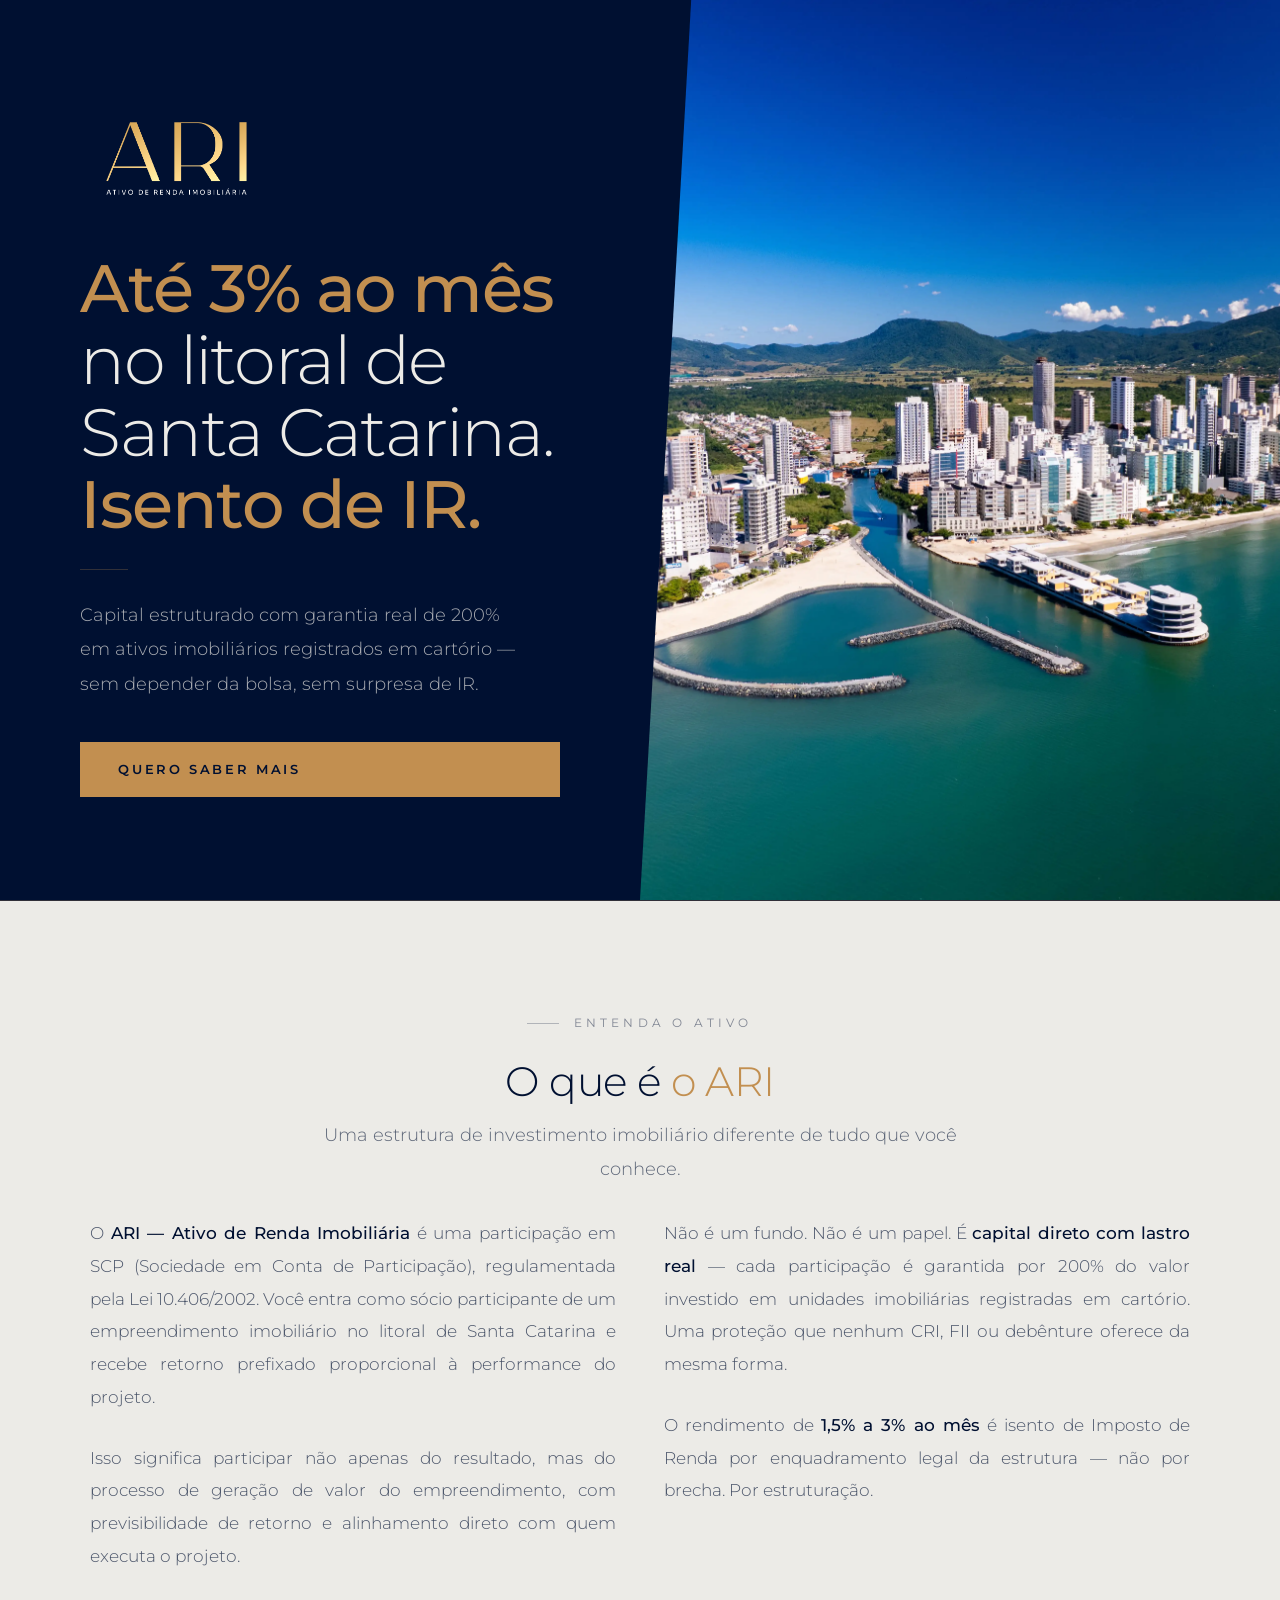
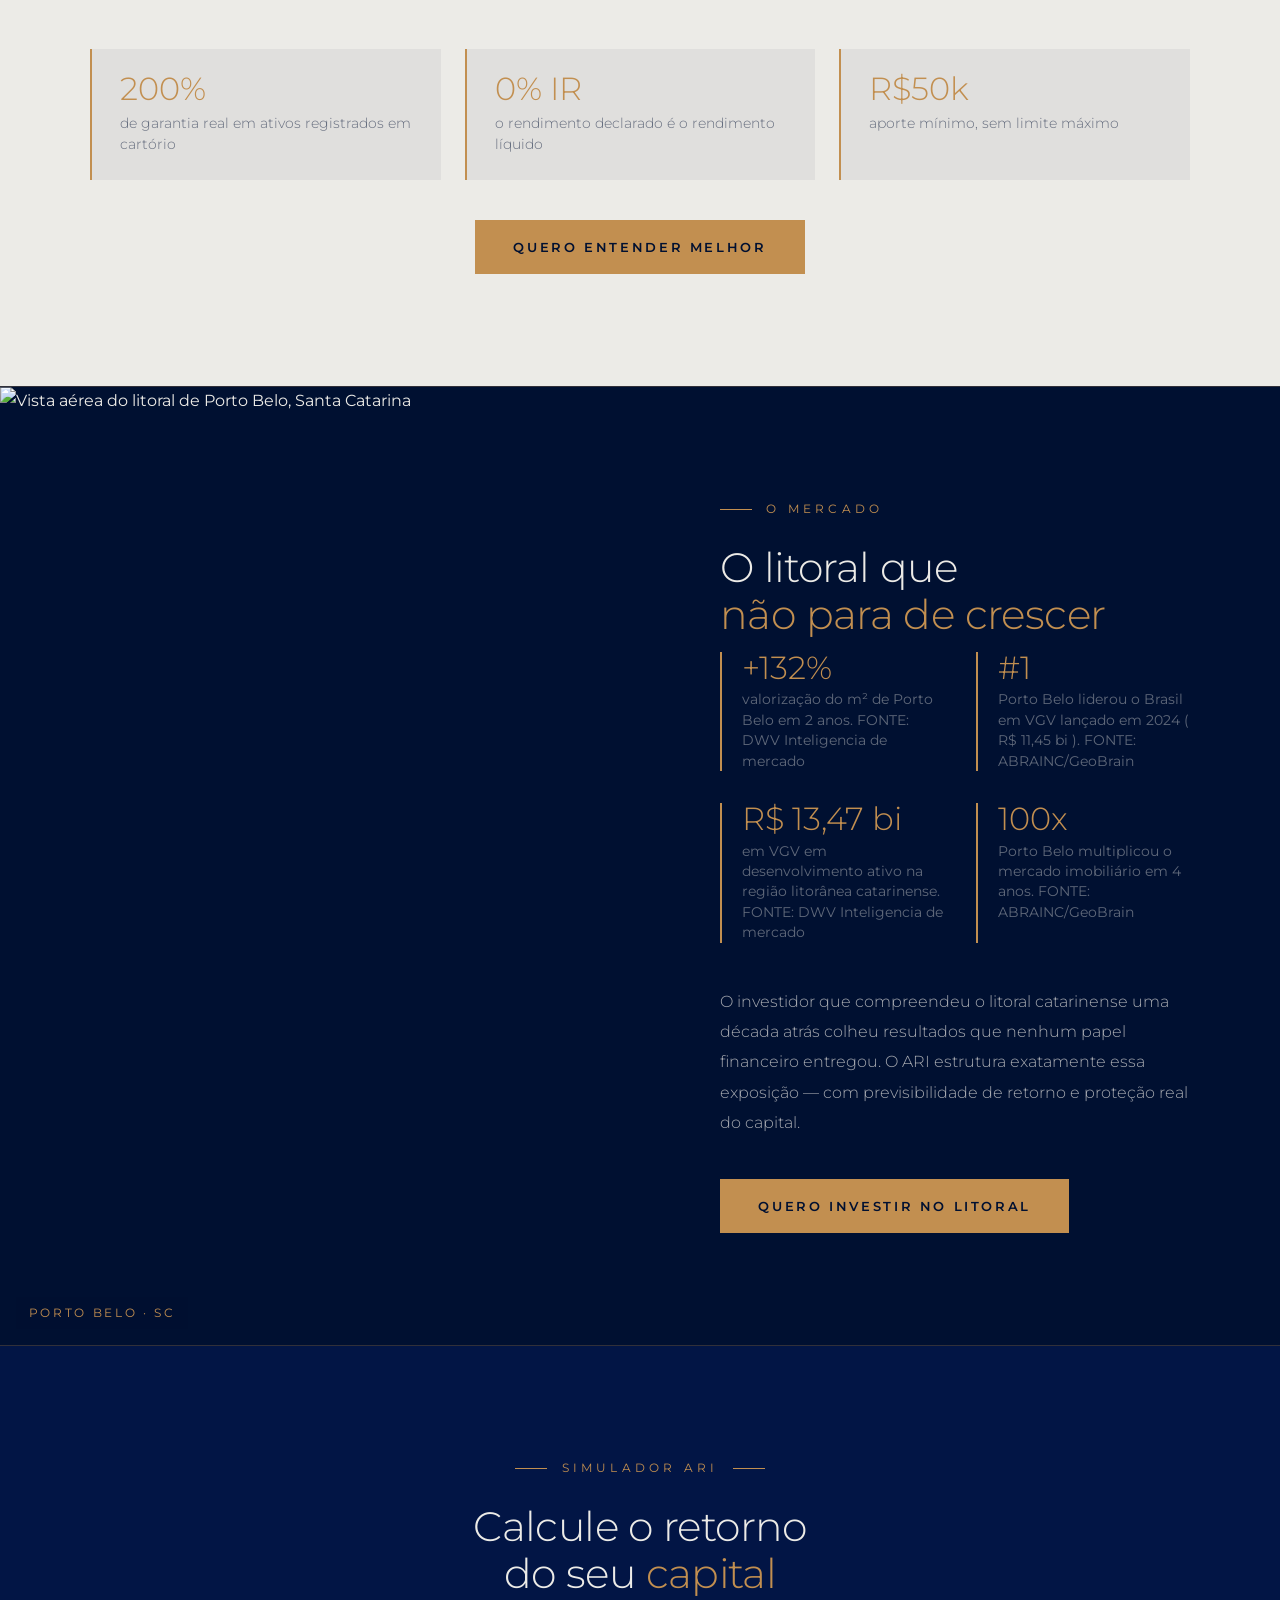
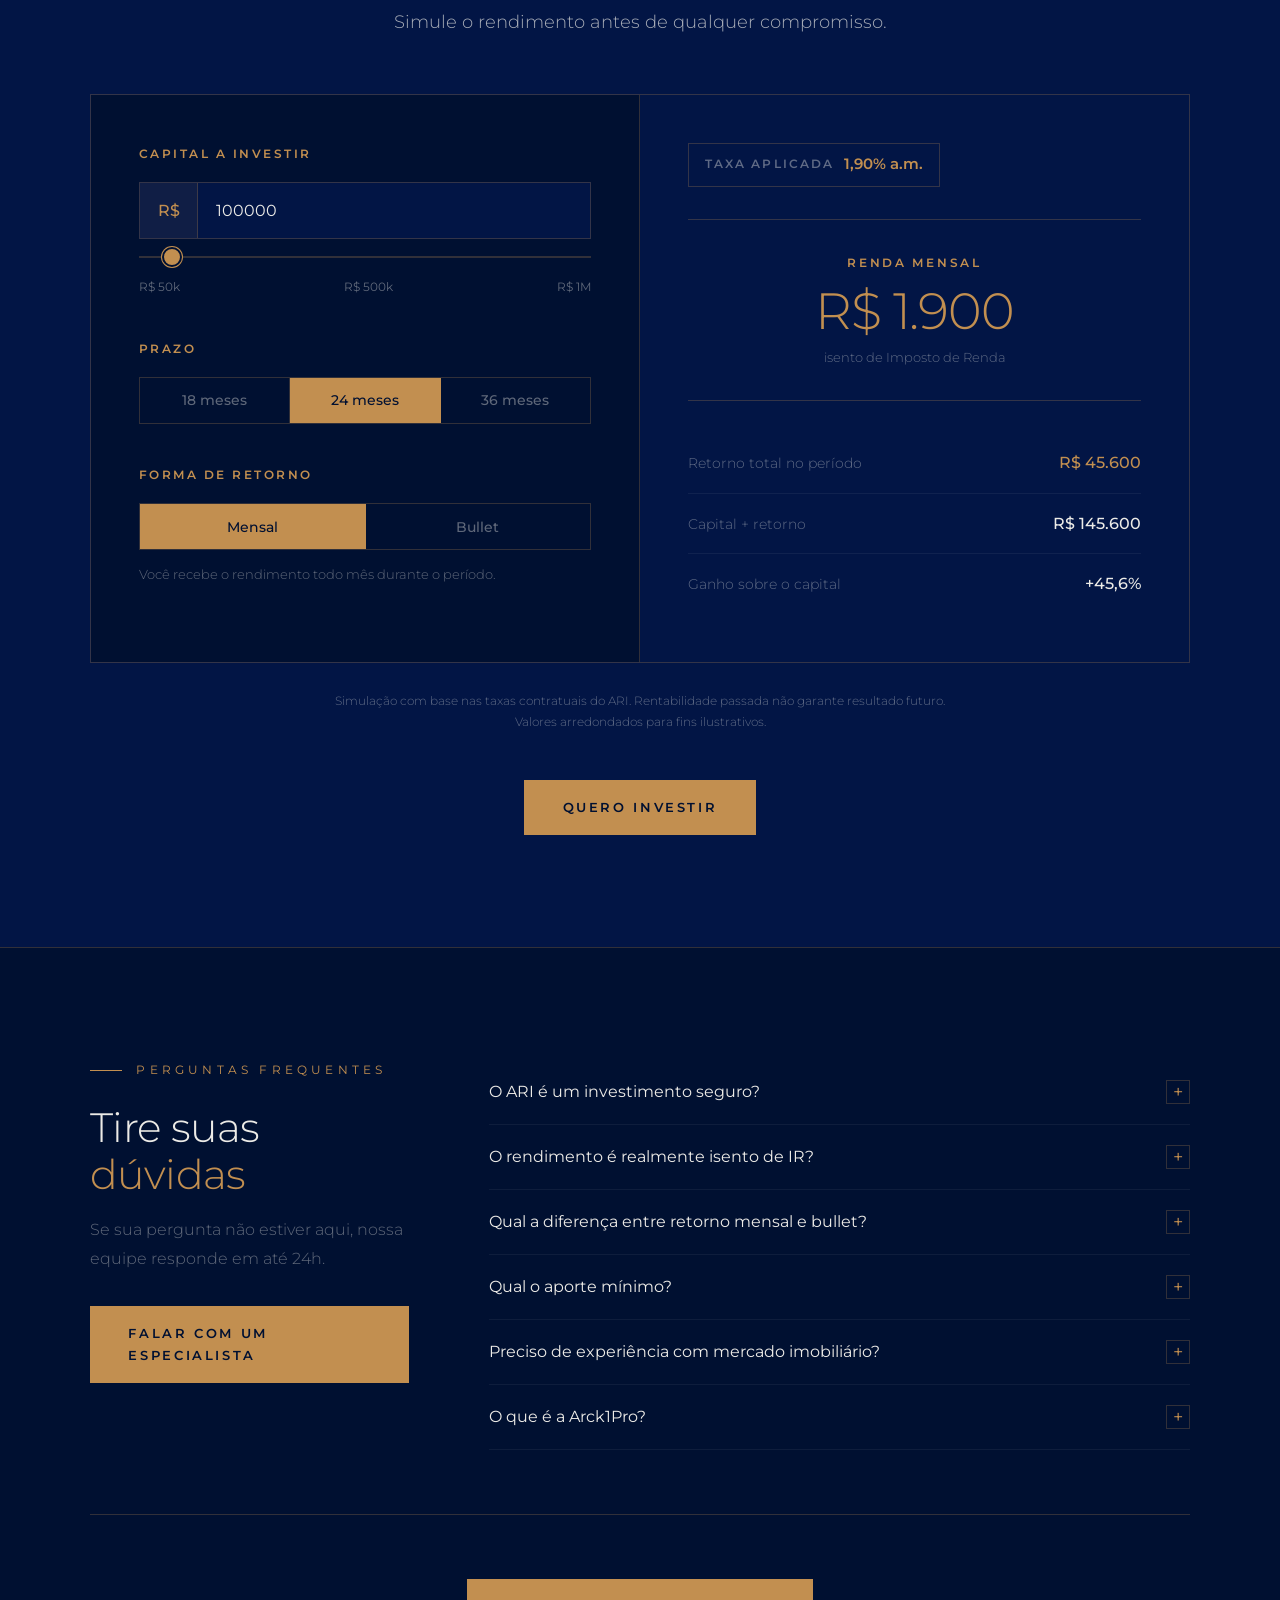
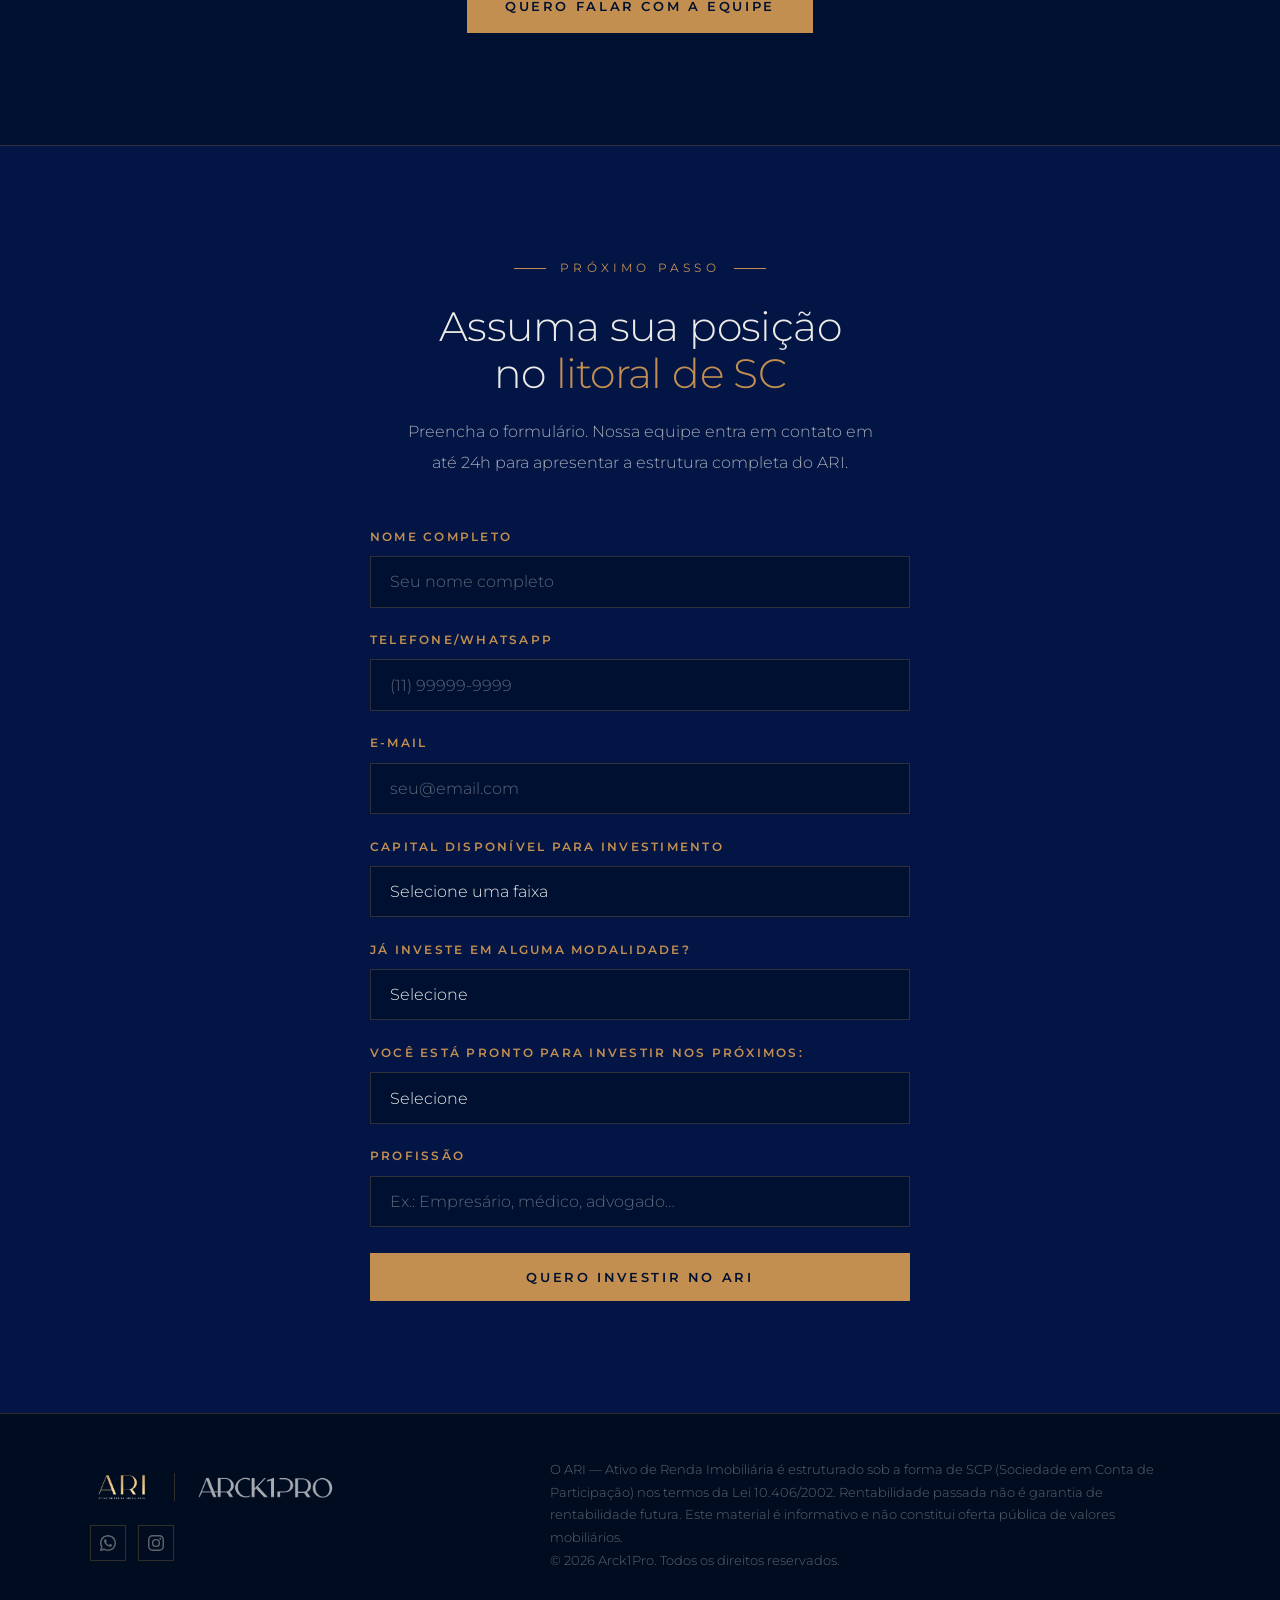
==== commit b1e27d2f: "nova atualização v1" ====
--- a/index.html
+++ b/index.html
@@ -68,21 +68,12 @@
 <noscript><iframe src="https://load.tss.arck1pro.com.br/ns.html?id=GTM-5XX66FVN" height="0" width="0" style="display:none;visibility:hidden"></iframe></noscript>
 <!-- End Google Tag Manager (noscript) -->
 
-  <!-- Link de acessibilidade: pular para o conteúdo principal -->
-  <a class="skip-link" href="#conteudo">Pular para o conteúdo principal</a>
-
-  <main id="conteudo">
+<main id="conteudo">
 
     <!-- ═══════ HERO ═══════ -->
     <section class="hero" id="inicio" aria-labelledby="hero-titulo">
 
-      <!-- Imagem de fundo decorativa (opcional) -->
-      <!-- Coloque uma foto do litoral de SC em images/porto-belo-aerial.jpg -->
-      <div class="hero-bg" aria-hidden="true">
-        <img src="images/porto-belo-aerial.jpg" alt="" width="1920" height="1080">
-      </div>
-
-      <!-- Coluna esquerda — Texto -->
+<!-- Coluna esquerda — Texto -->
       <div class="hero-copy">
 
         <div class="hero-logo">
@@ -294,6 +285,9 @@
                   value="100000"
                   aria-label="Capital a investir em reais">
               </div>
+              <p class="sim-min-warning" id="sim-min-warning" hidden>
+                O valor mínimo para investimento é R$&nbsp;50.000
+              </p>
               <label for="sl-capital" class="sr-only">Ajuste o capital com o controle deslizante</label>
               <input
                 type="range"
@@ -524,9 +518,9 @@
               class="form-input"
               type="tel"
               id="tel"
-              name="tel"
+              name="whatsapp"
               required
-              maxlength="18"
+              maxlength="15"
               inputmode="tel"
               placeholder="(11) 99999-9999"
               autocomplete="tel">
--- a/css/styles.css
+++ b/css/styles.css
@@ -50,23 +50,6 @@
 
 /* ─── ACESSIBILIDADE ───────────────────────────────────── */
 /* NOVO: skip link, sr-only e focus-visible adicionados para acessibilidade */
-.skip-link {
-  position: absolute;
-  top: -100%;
-  left: 1rem;
-  background: var(--gold);
-  color: var(--bg);
-  padding: .75rem 1.5rem;
-  font-weight: 600;
-  font-size: .9rem;
-  letter-spacing: .05em;
-  z-index: 9999;
-  transition: top .2s;
-}
-.skip-link:focus {
-  top: 1rem;
-}
-
 .sr-only {
   position: absolute;
   width: 1px;
@@ -564,6 +547,14 @@
 }
 
 /* NOVO: classe que substitui o inline style="font-size:.82rem;color:var(--light-40);..." do simulador */
+.sim-min-warning {
+  font-size: .82rem;
+  color: #ff8a80;
+  margin-top: .55rem;
+  font-weight: 400;
+  line-height: 1.4;
+}
+
 .sim-modo-desc {
   font-size: .82rem;
   color: var(--light-40);
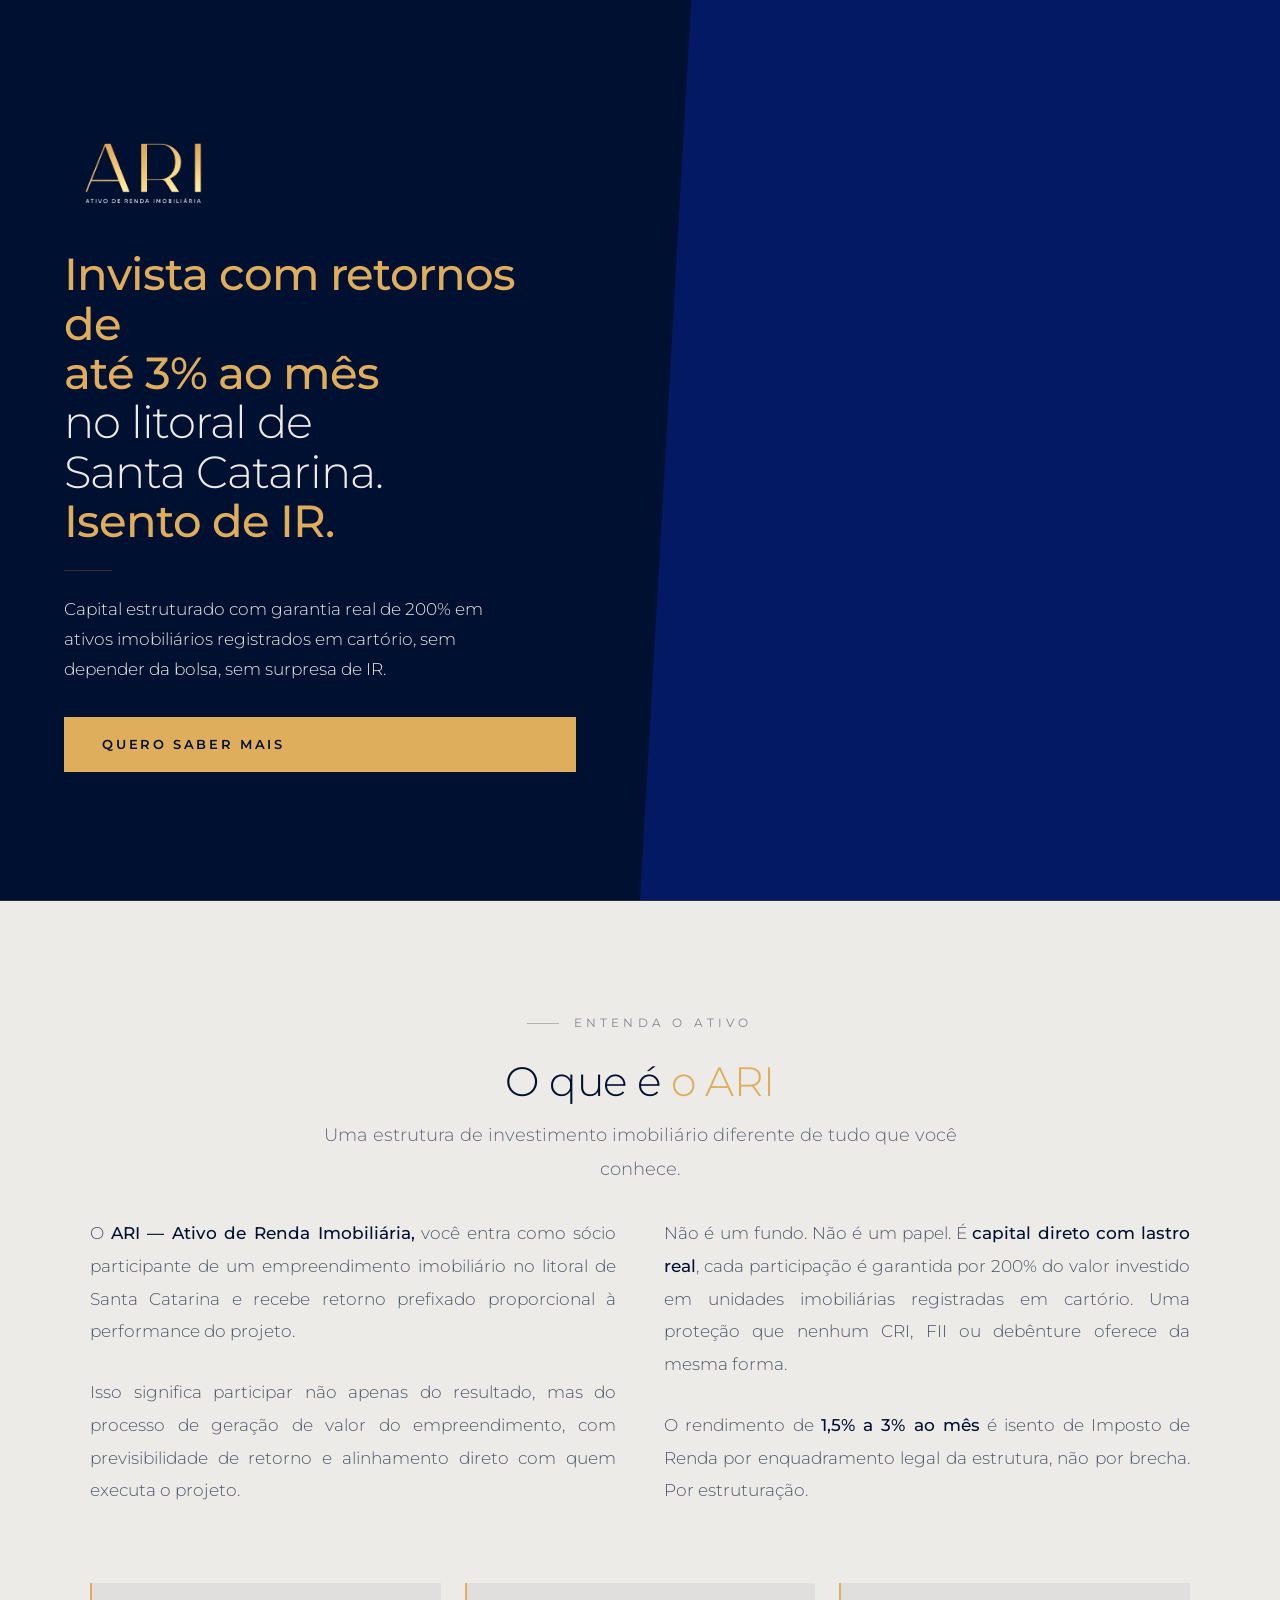
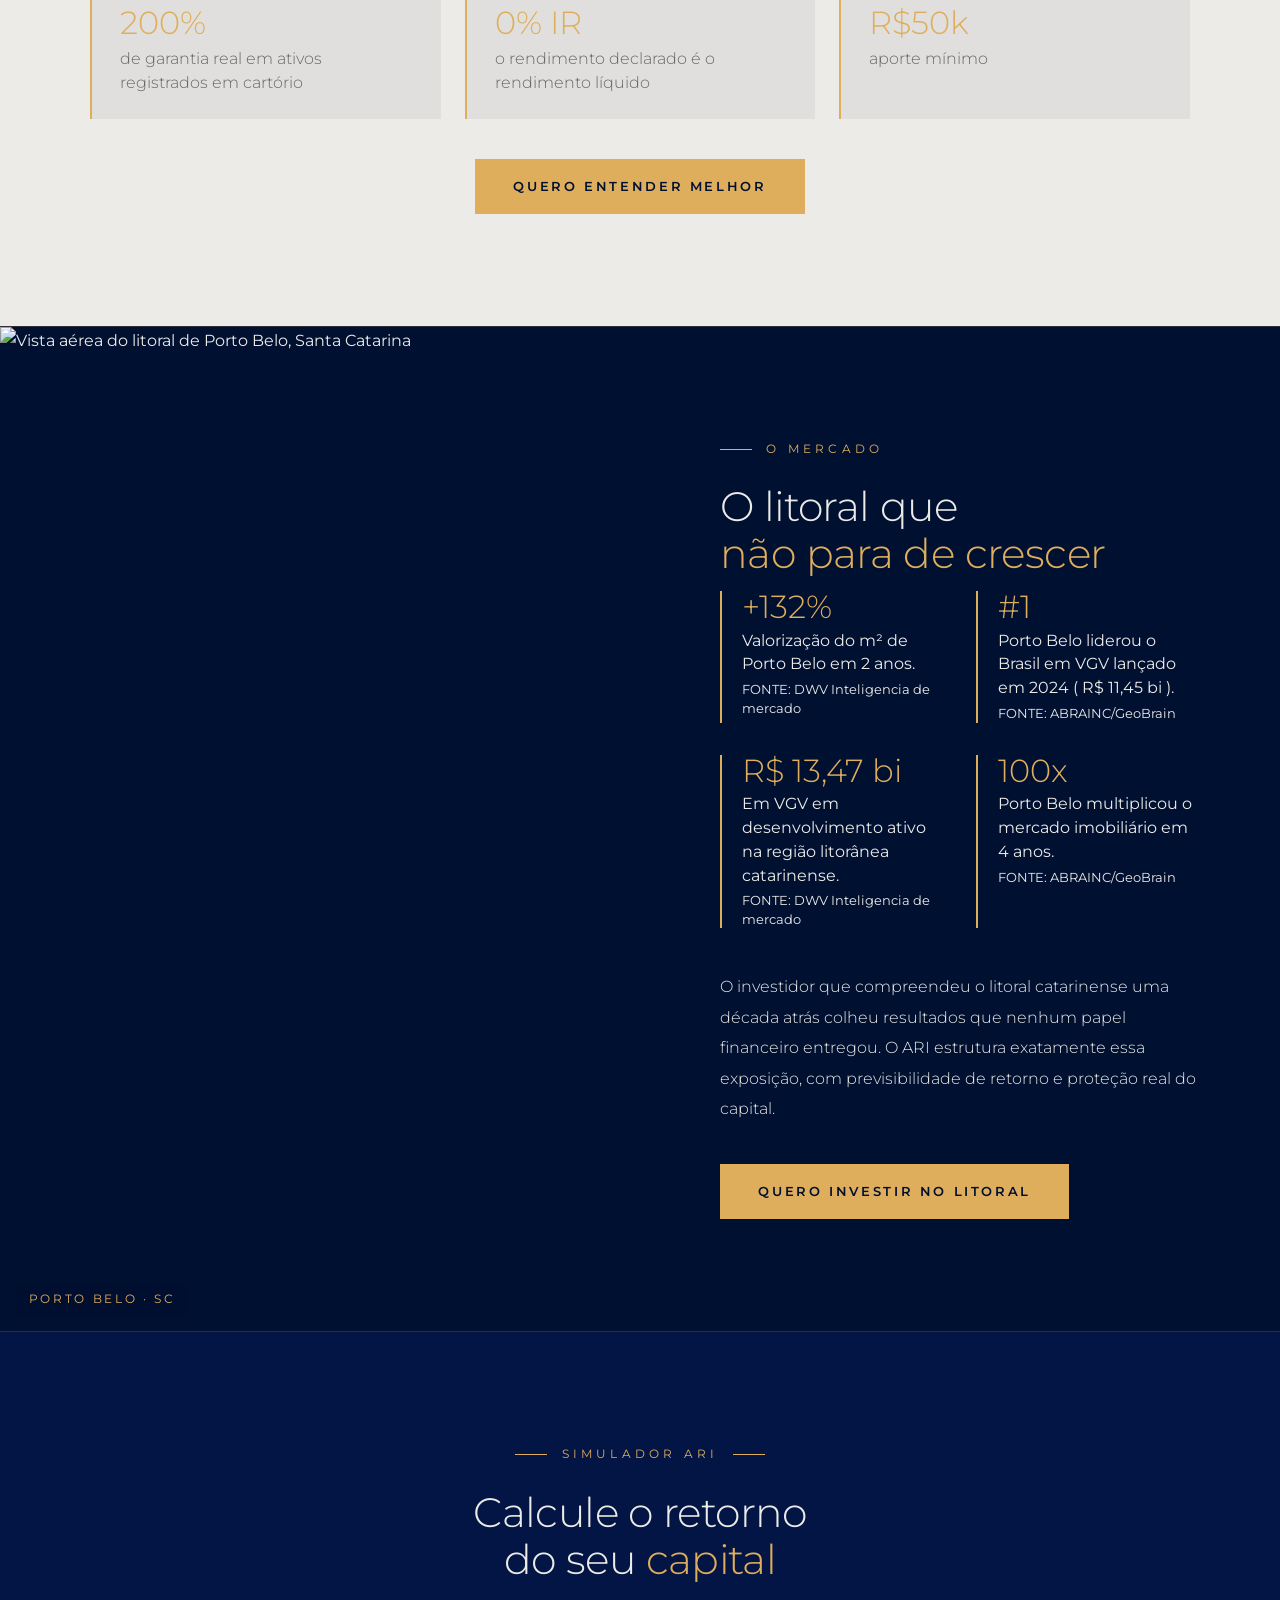
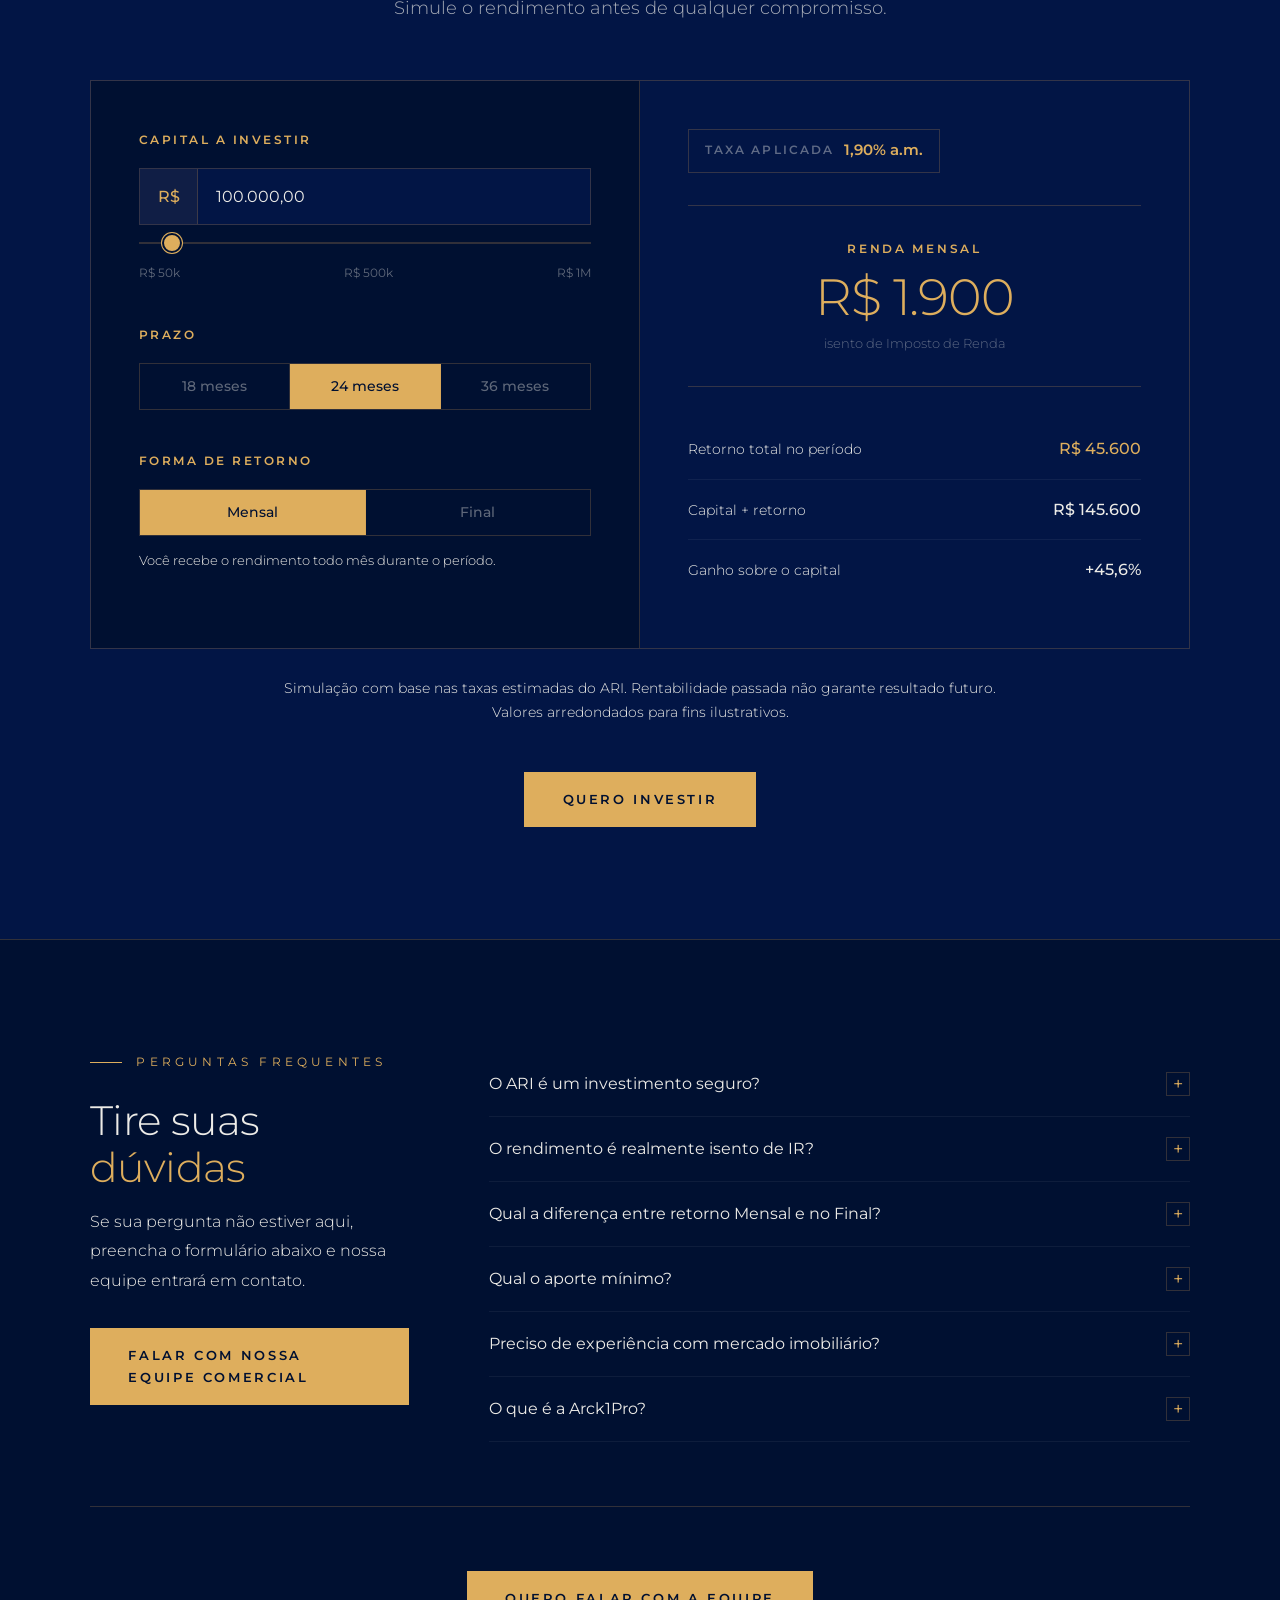
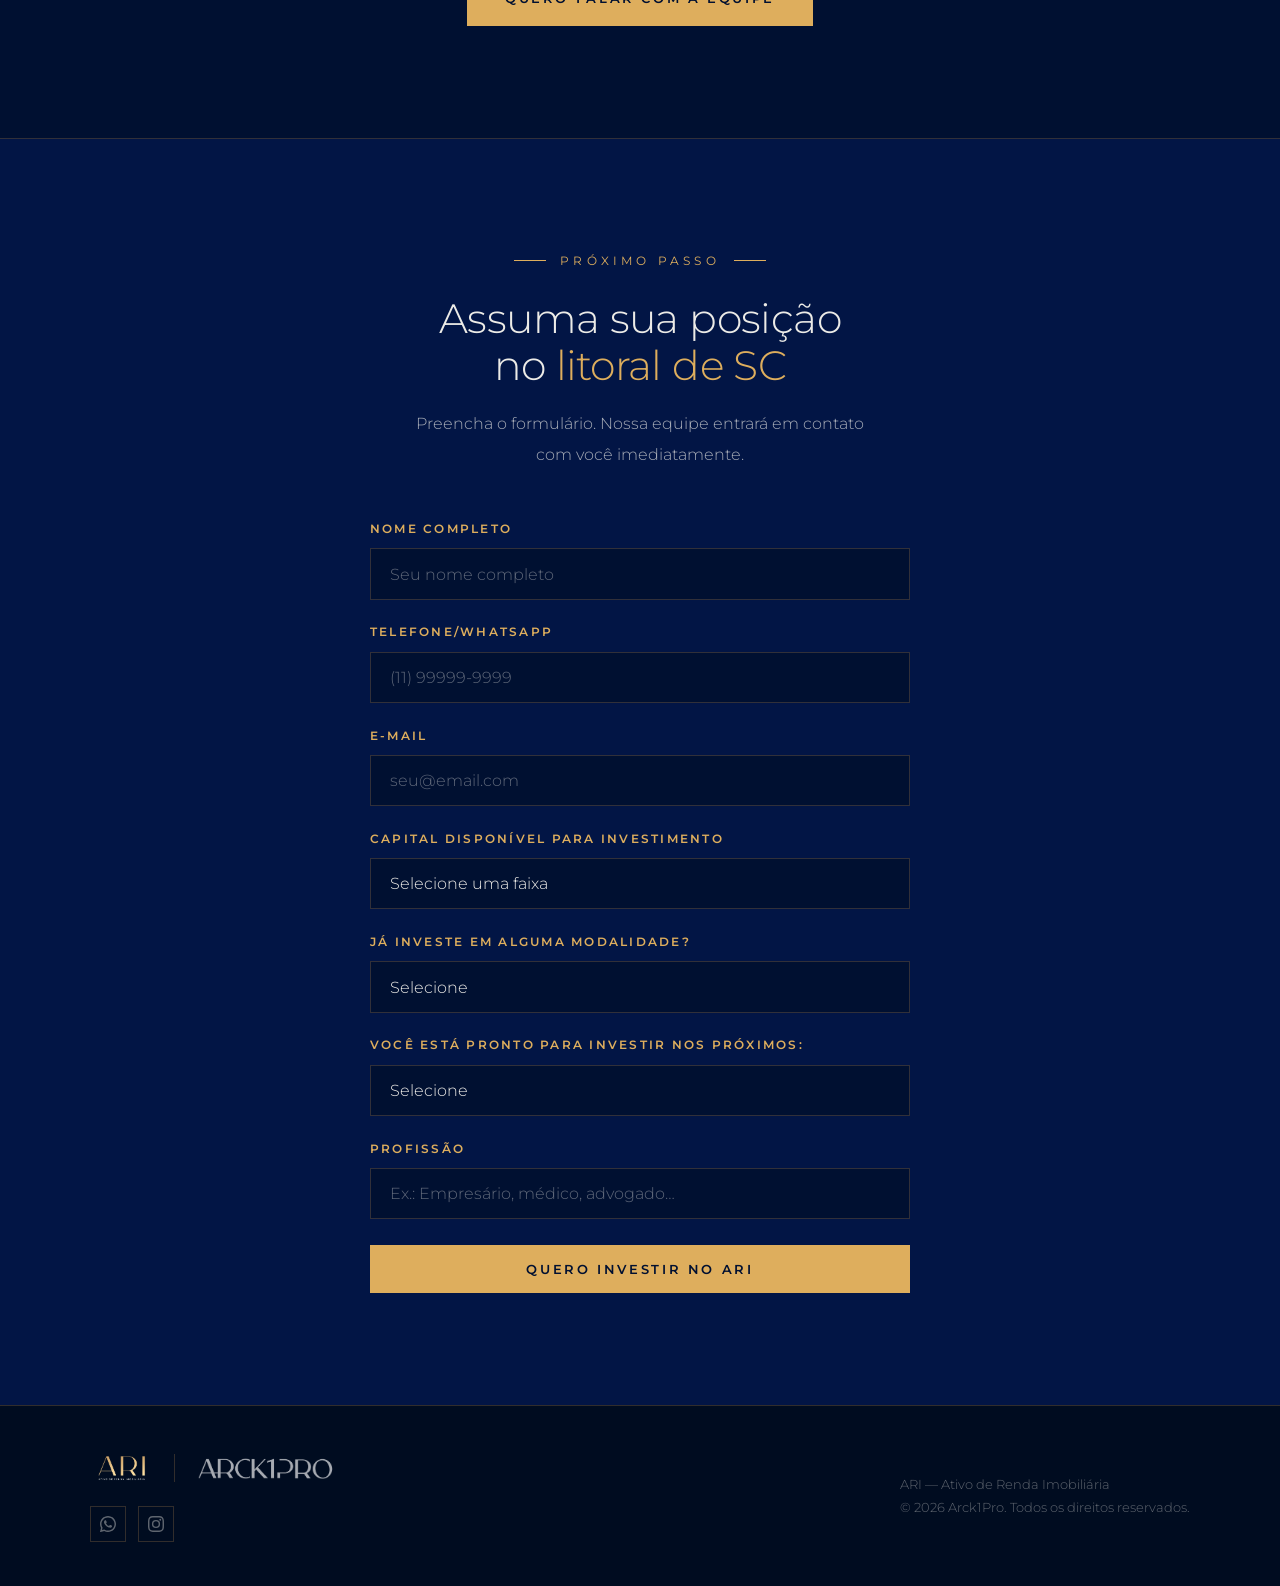
==== commit fdd93589: "numero arrumado" ====
--- a/index.html
+++ b/index.html
@@ -42,6 +42,29 @@
   <!-- Google Tag Manager -->
 <script>(function(w,d,s,l,i){w[l]=w[l]||[];w[l].push({'gtm.start':new Date().getTime(),event:'gtm.js'});var f=d.getElementsByTagName(s)[0],j=d.createElement(s);j.async=true;j.src="https://load.tss.arck1pro.com.br/7msfshruhgdg.js?"+i;f.parentNode.insertBefore(j,f);})(window,document,'script','dataLayer','8t=DgBaLyE%2FRUY%2FPFFeMyQmVRFZVUZEVAwdWgUVCx5DGAEISgQHGFwKAQ%3D%3D');</script>
 <!-- End Google Tag Manager -->
+
+  <!-- Meta Pixel Code -->
+  <!-- Única fonte de PageView do site: a página de obrigado não carrega o
+       pixel, e o contêiner GTM não pode ter tag Meta com este mesmo ID.
+       O Lead fica em js/main.js, só com o envio confirmado e uma vez por visita.
+       autoConfig=false impede a Meta de registrar eventos por conta própria. -->
+<script>
+!function(f,b,e,v,n,t,s)
+{if(f.fbq)return;n=f.fbq=function(){n.callMethod?
+n.callMethod.apply(n,arguments):n.queue.push(arguments)};
+if(!f._fbq)f._fbq=n;n.push=n;n.loaded=!0;n.version='2.0';
+n.queue=[];t=b.createElement(e);t.async=!0;
+t.src=v;s=b.getElementsByTagName(e)[0];
+s.parentNode.insertBefore(t,s)}(window, document,'script',
+'https://connect.facebook.net/en_US/fbevents.js');
+fbq('set', 'autoConfig', false, '2102101857297540');
+fbq('init', '2102101857297540');
+fbq('track', 'PageView');
+</script>
+<noscript><img height="1" width="1" style="display:none"
+src="https://www.facebook.com/tr?id=2102101857297540&ev=PageView&noscript=1"
+alt=""/></noscript>
+  <!-- End Meta Pixel Code -->
 
   <!-- ─── Dados Estruturados (Schema.org) ──────────────── -->
   <script type="application/ld+json">
@@ -81,7 +104,7 @@
         </div>
 
         <h1 class="hero-h1" id="hero-titulo">
-          <span class="accent">Até 3% ao mês</span><br>
+          <span class="accent">Invista com retornos de <br> até 3% ao mês</span><br>
           no litoral de<br>
           Santa Catarina.<br>
           <span class="accent">Isento de IR.</span>
@@ -89,22 +112,36 @@
 
         <div class="hero-divider" aria-hidden="true"></div>
 
+        <!-- Vídeo VSL — visível apenas em mobile, entre o título e o subtexto -->
+        <div class="hero-video-inline">
+          <iframe
+            src="https://www.youtube.com/embed/Jdh1k9ubrlU?rel=0&modestbranding=1"
+            title="ARI — Ativo de Renda Imobiliária"
+            allow="accelerometer; autoplay; clipboard-write; encrypted-media; gyroscope; picture-in-picture"
+            allowfullscreen
+            loading="lazy">
+          </iframe>
+        </div>
+
         <p class="hero-sub">
           Capital estruturado com garantia real de 200% em ativos imobiliários
-          registrados em cartório — sem depender da bolsa, sem surpresa de IR.
+          registrados em cartório, sem depender da bolsa, sem surpresa de IR.
         </p>
 
         <a href="#formulario" class="btn" data-cta="hero">Quero saber mais</a>
 
       </div>
 
-      <!-- Coluna direita — Imagem do empreendimento -->
-      <div class="hero-img-box" role="img" aria-label="Vista aérea do litoral de Porto Belo, Santa Catarina">
-        <img
-          src="img/Porto-Belo-history-card.webp"
-          alt="Vista aérea do litoral de Porto Belo, Santa Catarina"
-          width="800" height="600"
-          fetchpriority="high">
+      <!-- Coluna direita — Vídeo VSL -->
+      <div class="hero-img-box" role="region" aria-label="Vídeo de apresentação do ARI">
+        <iframe
+          class="hero-video"
+          src="https://www.youtube.com/embed/Jdh1k9ubrlU?rel=0&modestbranding=1"
+          title="ARI — Ativo de Renda Imobiliária"
+          allow="accelerometer; autoplay; clipboard-write; encrypted-media; gyroscope; picture-in-picture"
+          allowfullscreen
+          loading="lazy">
+        </iframe>
       </div>
 
     </section>
@@ -134,9 +171,8 @@
 
           <div class="ari-body">
             <p>
-              O <strong>ARI — Ativo de Renda Imobiliária</strong> é uma participação em
-              SCP (Sociedade em Conta de Participação), regulamentada pela Lei 10.406/2002.
-              Você entra como sócio participante de um empreendimento imobiliário no litoral
+              O <strong>ARI — Ativo de Renda Imobiliária,</strong>
+              você entra como sócio participante de um empreendimento imobiliário no litoral
               de Santa Catarina e recebe retorno prefixado proporcional à performance do projeto.
             </p>
 
@@ -149,14 +185,14 @@
 
           <div class="ari-body">
             <p>
-              Não é um fundo. Não é um papel. É <strong>capital direto com lastro real</strong>
-              — cada participação é garantida por 200% do valor investido em unidades imobiliárias
+              Não é um fundo. Não é um papel. É <strong>capital direto com lastro real</strong>,
+              cada participação é garantida por 200% do valor investido em unidades imobiliárias
               registradas em cartório. Uma proteção que nenhum CRI, FII ou debênture oferece
               da mesma forma.
             </p>
             <p>
               O rendimento de <strong>1,5% a 3% ao mês</strong> é isento de Imposto de Renda
-              por enquadramento legal da estrutura — não por brecha. Por estruturação.
+              por enquadramento legal da estrutura, não por brecha. Por estruturação.
             </p>
           </div>
 
@@ -174,7 +210,7 @@
           </div>
           <div class="ari-hl">
             <div class="ari-hl-number" aria-label="R$ 50 mil">R$50k</div>
-            <div class="ari-hl-label">aporte mínimo, sem limite máximo</div>
+            <div class="ari-hl-label">aporte mínimo</div>
           </div>
         </div>
 
@@ -219,26 +255,30 @@
           <div class="litoral-stats" aria-label="Dados do mercado imobiliário catarinense">
             <div class="stat-box">
               <div class="stat-number" aria-label="Mais de 210 por cento">+132%</div>
-              <div class="stat-label">valorização do m² de Porto Belo em 2 anos. FONTE: DWV Inteligencia de mercado</div>
+              <div class="stat-label">Valorização do m² de Porto Belo em 2 anos.</div>
+              <div class="stat-source">FONTE: DWV Inteligencia de mercado</div>
             </div>
             <div class="stat-box">
               <div class="stat-number" aria-label="Primeiro lugar no ranking nacional">#1</div>
-              <div class="stat-label">Porto Belo liderou o Brasil em VGV lançado em 2024 ( R$ 11,45 bi ). FONTE: ABRAINC/GeoBrain</div>
+              <div class="stat-label">Porto Belo liderou o Brasil em VGV lançado em 2024 ( R$ 11,45 bi ).</div>
+              <div class="stat-source">FONTE: ABRAINC/GeoBrain</div>
             </div>
             <div class="stat-box">
               <div class="stat-number" aria-label="R$ 16 bilhões">R$ 13,47 bi</div>
-              <div class="stat-label">em VGV em desenvolvimento ativo na região litorânea catarinense. FONTE: DWV Inteligencia de mercado</div>
+              <div class="stat-label">Em VGV em desenvolvimento ativo na região litorânea catarinense.</div>
+              <div class="stat-source">FONTE: DWV Inteligencia de mercado</div>
             </div>
             <div class="stat-box">
               <div class="stat-number" aria-label="Mais de 850">100x</div>
-              <div class="stat-label">Porto Belo multiplicou o mercado imobiliário em 4 anos. FONTE: ABRAINC/GeoBrain</div>
+              <div class="stat-label">Porto Belo multiplicou o mercado imobiliário em 4 anos.</div>
+              <div class="stat-source">FONTE: ABRAINC/GeoBrain</div>
             </div>
           </div>
 
           <p class="litoral-text">
             O investidor que compreendeu o litoral catarinense uma década atrás colheu
             resultados que nenhum papel financeiro entregou. O ARI estrutura exatamente
-            essa exposição — com previsibilidade de retorno e proteção real do capital.
+            essa exposição, com previsibilidade de retorno e proteção real do capital.
           </p>
 
           <a href="#formulario" class="btn" data-cta="litoral">Quero investir no litoral</a>
@@ -278,11 +318,10 @@
                 <span class="sim-capital-prefix" aria-hidden="true">R$</span>
                 <input
                   class="sim-capital-input"
-                  type="number"
+                  type="text"
+                  inputmode="numeric"
                   id="inp-capital"
-                  min="50000"
-                  step="5000"
-                  value="100000"
+                  value="100.000,00"
                   aria-label="Capital a investir em reais">
               </div>
               <p class="sim-min-warning" id="sim-min-warning" hidden>
@@ -319,7 +358,7 @@
               <span class="sim-field-label" id="label-modo">Forma de retorno</span>
               <div class="sim-toggle-group" id="tg-modo" role="group" aria-labelledby="label-modo">
                 <button class="sim-toggle active" type="button" data-val="mensal" aria-pressed="true">Mensal</button>
-                <button class="sim-toggle"        type="button" data-val="bullet" aria-pressed="false">Bullet</button>
+                <button class="sim-toggle"        type="button" data-val="bullet" aria-pressed="false">Final</button>
               </div>
               <p class="sim-modo-desc" id="modo-desc">
                 Você recebe o rendimento todo mês durante o período.
@@ -362,7 +401,7 @@
         </div>
 
         <p class="sim-disclaimer">
-          Simulação com base nas taxas contratuais do ARI. Rentabilidade passada não garante resultado futuro.<br>
+          Simulação com base nas taxas estimadas do ARI. Rentabilidade passada não garante resultado futuro.<br>
           Valores arredondados para fins ilustrativos.
         </p>
 
@@ -389,8 +428,8 @@
             <h2 class="section-h2" id="faq-titulo">
               Tire suas<br><span class="accent">dúvidas</span>
             </h2>
-            <p>Se sua pergunta não estiver aqui, nossa equipe responde em até 24h.</p>
-            <a href="#formulario" class="btn" data-cta="faq-especialista">Falar com um especialista</a>
+            <p>Se sua pergunta não estiver aqui, preencha o formulário abaixo e nossa equipe entrará em contato.</p>
+            <a href="#formulario" class="btn" data-cta="faq-especialista">Falar com nossa equipe comercial</a>
           </div>
 
           <ul class="faq-list" role="list">
@@ -401,7 +440,7 @@
                 <i class="faq-icon" aria-hidden="true">+</i>
               </button>
               <div class="faq-answer" id="faq-r1" role="region">
-                Sim. O ARI é um investimento seguro porque conta com tres camadas de proteção: contrato de SCP regido pelo Código Civil, garantia de 200% em unidade futuras do empreendimento
+                Sim. O ARI é um investimento seguro porque conta com três camadas de proteção: contrato regido pelo Código Civil, garantia de 200% em unidade futuras do empreendimento
                 que você esta investindo e um imóvel físico, de propriedade da incoporadora que fica reservado como garantia no seu nome.
               </div>
             </li>
@@ -412,21 +451,20 @@
                 <i class="faq-icon" aria-hidden="true">+</i>
               </button>
               <div class="faq-answer" id="faq-r2" role="region">
-                Sim. A isenção de Imposto de Renda é uma característica legal da estrutura SCP
-                regulamentada pela Lei 10.406/2002. Não é brecha — é enquadramento correto da
+                Sim. A operação é estruturada de forma a se enquadrar nas regras legais que permitem isenção de Imposto de Renda sobre os rendimentos. Não é brecha, é enquadramento correto da
                 operação. O rendimento declarado é o rendimento líquido.
               </div>
             </li>
 
             <li class="faq-item">
               <button class="faq-btn" type="button" aria-expanded="false" aria-controls="faq-r3">
-                Qual a diferença entre retorno mensal e bullet?
+                Qual a diferença entre retorno Mensal e no Final?
                 <i class="faq-icon" aria-hidden="true">+</i>
               </button>
               <div class="faq-answer" id="faq-r3" role="region">
-                No retorno <strong>mensal</strong>, você recebe o rendimento todo mês durante
-                o prazo contratado. No <strong>bullet</strong>, o capital e todo o rendimento
-                são pagos de uma só vez no vencimento — e por isso a taxa aplicada é superior.
+                No retorno <strong>Mensal</strong>, você recebe o rendimento todo mês durante
+                o prazo contratado. No retorno <strong>Final</strong>, o capital e todo o rendimento
+                são pagos de uma só vez no vencimento, e por isso o retorno aplicado é superior.
               </div>
             </li>
 
@@ -436,7 +474,7 @@
                 <i class="faq-icon" aria-hidden="true">+</i>
               </button>
               <div class="faq-answer" id="faq-r4" role="region">
-                O aporte mínimo é de R$50.000. Não há limite máximo — investidores com aportes
+                O aporte mínimo é de R$ 50.000. Os investidores com aportes
                 maiores podem negociar condições específicas com nossa equipe de estruturação.
               </div>
             </li>
@@ -494,8 +532,7 @@
         </h2>
 
         <p class="cta-sub">
-          Preencha o formulário. Nossa equipe entra em contato em até 24h
-          para apresentar a estrutura completa do ARI.
+          Preencha o formulário. Nossa equipe entrará em contato com você imediatamente.
         </p>
 
         <form class="cta-form" id="form-contato" novalidate>
@@ -514,16 +551,23 @@
 
           <div class="form-row">
             <label class="form-label" for="tel">Telefone/WhatsApp</label>
+            <!-- ALTERADO: pattern exige o celular completo - (XX) XXXXX-XXXX.
+                 So os 11 digitos passam; a mensagem em portugues vem do JS. -->
             <input
               class="form-input"
               type="tel"
               id="tel"
               name="whatsapp"
               required
+              minlength="15"
               maxlength="15"
-              inputmode="tel"
+              pattern="\(\d{2}\) 9\d{4}-\d{4}"
+              inputmode="numeric"
               placeholder="(11) 99999-9999"
-              autocomplete="tel">
+              autocomplete="tel"
+              aria-describedby="tel-erro">
+            <!-- NOVO: erro do campo, preenchido pelo JS -->
+            <p class="form-error" id="tel-erro" role="alert" aria-live="polite" hidden></p>
           </div>
 
           <div class="form-row">
@@ -634,10 +678,7 @@
       </div>
 
       <p class="footer-legal">
-        O ARI — Ativo de Renda Imobiliária é estruturado sob a forma de SCP (Sociedade em
-        Conta de Participação) nos termos da Lei 10.406/2002. Rentabilidade passada não é
-        garantia de rentabilidade futura. Este material é informativo e não constitui
-        oferta pública de valores mobiliários.<br>
+        ARI — Ativo de Renda Imobiliária <br>
         © 2026 Arck1Pro. Todos os direitos reservados.
       </p>
 
--- a/css/styles.css
+++ b/css/styles.css
@@ -14,7 +14,7 @@
   --bg:        #001031;
   --surface:   #021545;
   --surface-2: #031963;
-  --gold:      #C28F50;
+  --gold:      #DEAE5D;
   --gold-2:    #FAE394;
   --light:     #ECEBE7;
   --light-70:  rgba(236,235,231,0.70);
@@ -99,29 +99,29 @@
 .hero-copy {
   position: relative;
   z-index: 2;
-  padding: 6rem 5rem;
+  padding: 4rem 4rem;
   display: flex;
   flex-direction: column;
   justify-content: center;
 }
 
 .hero-logo {
-  margin-bottom: 2.5rem;
+  margin-bottom: 2rem;
 }
 .hero-logo img {
-  height: 110px; /* ALTERADO: era 36px no original → aumentado para 80px a pedido */
+  height: 90px;
   width: auto;
   display: block;
-  mix-blend-mode: screen; /* funde a logo com o fundo escuro */
+  mix-blend-mode: screen;
   filter: brightness(1.15);
 }
 
 .hero-h1 {
-  font-size: clamp(2.8rem, 5.2vw, 5rem);
-  font-weight: 300;
-  line-height: 1.08;
+  font-size: clamp(2.2rem, 3.5vw, 4rem);
+  font-weight: 300;
+  line-height: 1.1;
   letter-spacing: -.022em;
-  margin-bottom: 1.75rem;
+  margin-bottom: 1.5rem;
 }
 .hero-h1 .accent {
   color: var(--gold);
@@ -132,30 +132,40 @@
   width: 48px;
   height: 1px;
   background: var(--gold-line);
-  margin-bottom: 1.75rem;
+  margin-bottom: 1.5rem;
 }
 
 .hero-sub {
-  font-size: clamp(1rem, 1.5vw, 1.15rem);
-  font-weight: 300;
-  color: var(--light-70);
+  font-size: clamp(1rem, 1.3vw, 1.1rem);
+  font-weight: 300;
+  color: var(--light);
   max-width: 440px;
-  line-height: 1.9;
-  margin-bottom: 2.5rem;
-}
-
-/* Coluna direita do hero — imagem com corte diagonal na borda esquerda */
+  line-height: 1.8;
+  margin-bottom: 2rem;
+}
+
+/* Coluna direita do hero — vídeo VSL centralizado */
 .hero-img-box {
   position: relative;
   overflow: hidden;
   clip-path: polygon(8% 0, 100% 0, 100% 100%, 0% 100%);
-}
-
-.hero-img-box img {
+  display: flex;
+  align-items: center;
+  justify-content: center;
+  padding: 2rem 2rem 2rem 6rem;
+  background: var(--surface-2);
+}
+
+.hero-video {
   width: 100%;
-  height: 100%;
-  object-fit: cover;
+  aspect-ratio: 16 / 9;
+  border: 0;
   display: block;
+  border-radius: 6px;
+}
+
+.hero-video-inline {
+  display: none;
 }
 
 /* ─── BOTÕES ────────────────────────────────────────────── */
@@ -312,8 +322,8 @@
   margin-bottom: .5rem;
 }
 .ari-hl-label {
-  font-size: .9rem;
-  color: rgba(0,16,49,0.55);
+  font-size: 1rem;
+  color: rgba(3, 3, 3, 0.55);
   line-height: 1.5;
   font-weight: 300;
 }
@@ -384,15 +394,22 @@
   margin-bottom: .35rem;
 }
 .stat-label {
-  font-size: .85rem;
-  color: var(--light-40);
+  font-size: .99rem;
+  color: var(--light);
   line-height: 1.5;
   font-weight: 400;
 }
+.stat-source {
+  font-size: .83rem;
+  color: var(--light);
+  line-height: 1.4;
+  font-weight: 400;
+  margin-top: .25rem;
+}
 
 .litoral-text {
   font-size: 1rem;
-  color: var(--light-70);
+  color: var(--light);
   line-height: 1.9;
   margin-bottom: 2.5rem;
   font-weight: 300;
@@ -557,7 +574,7 @@
 
 .sim-modo-desc {
   font-size: .82rem;
-  color: var(--light-40);
+  color: var(--light);
   margin-top: .85rem;
   line-height: 1.55;
   font-weight: 300;
@@ -638,7 +655,7 @@
 }
 .sim-row-label {
   font-size: .88rem;
-  color: var(--light-40);
+  color: var(--light);
   font-weight: 300;
 }
 .sim-row-value {
@@ -651,8 +668,8 @@
 }
 
 .sim-disclaimer {
-  font-size: .78rem;
-  color: var(--light-40);
+  font-size: .90rem;
+  color: var(--light);
   text-align: center;
   margin-top: 1.75rem;
   font-weight: 300;
@@ -681,7 +698,7 @@
 }
 .faq-sidebar p {
   font-size: 1rem;
-  color: var(--light-40);
+  color: var(--light);
   line-height: 1.85;
   margin-bottom: 2rem;
   font-weight: 300;
@@ -732,7 +749,7 @@
   display: none;
   padding-bottom: 1.4rem;
   font-size: 1rem;
-  color: var(--light-70);
+  color: var(--light);
   line-height: 1.9;
   font-weight: 300;
 }
@@ -815,6 +832,19 @@
 }
 .form-select option {
   background: var(--bg);
+}
+
+/* NOVO: estado de erro do campo + mensagem logo abaixo dele */
+.form-input--err,
+.form-input--err:focus {
+  border-color: rgba(220,50,50,.7);
+}
+.form-error {
+  margin: .5rem 0 0;
+  font-size: .82rem;
+  font-weight: 400;
+  line-height: 1.5;
+  color: #ffaaaa;
 }
 
 .form-submit {
@@ -949,11 +979,32 @@
 
   .hero-copy {
     padding: 4rem 1.75rem;
+    text-align: center;
+    align-items: center;
+  }
+
+  .hero-logo img {
+    margin: 0 auto;
   }
 
   .hero-img-box {
-    aspect-ratio: 16/9;
-    clip-path: none;
+    display: none;
+  }
+
+  .hero-video-inline {
+    display: block;
+    width: 100%;
+    aspect-ratio: 16 / 9;
+    border-radius: 6px;
+    overflow: hidden;
+    margin: 1.5rem 0;
+  }
+
+  .hero-video-inline iframe {
+    width: 100%;
+    height: 100%;
+    border: 0;
+    display: block;
   }
 
   .litoral-grid {
@@ -996,8 +1047,24 @@
     grid-template-columns: 1fr;
   }
   .sim-controls {
+    padding: 1.5rem;
+    gap: 1.5rem;
     border-right: none;
     border-bottom: 1px solid var(--gold-line);
+  }
+  .sim-results {
+    padding: 1.5rem;
+  }
+  .sim-taxa-badge {
+    margin-bottom: 1.25rem;
+  }
+  .sim-main-result {
+    padding: 1.25rem 0;
+    margin-bottom: 1.25rem;
+  }
+  .sim-row {
+    flex-wrap: wrap;
+    gap: .2rem;
   }
 
   footer {
@@ -1016,4 +1083,158 @@
   .litoral-stats {
     grid-template-columns: 1fr;
   }
-}
+
+  .sim-controls {
+    padding: 0.5rem;
+    gap: 1.25rem;
+  }
+  .sim-results {
+    padding: 1.1rem;
+  }
+  .sim-main-value {
+    font-size: clamp(1.8rem, 9vw, 2.4rem);
+  }
+  .sim-range-tick {
+    font-size: .70rem;
+  }
+  .sim-row-label {
+    font-size: .80rem;
+  }
+  .sim-row-value {
+    font-size: .88rem;
+    white-space: nowrap;
+  }
+  .sim-toggle {
+    font-size: .78rem;
+    padding: .75rem .3rem;
+  }
+}
+
+/* ─── PÁGINA OBRIGADO ──────────────────────────────────── */
+/* NOVO: estilos da página de confirmação (/obrigado) */
+.obrigado-main {
+  display: flex;
+  align-items: center;
+  min-height: calc(100svh - 9rem); /* desconta a altura do rodapé */
+}
+
+.obrigado-section {
+  width: 100%;
+  text-align: center;
+}
+
+/* Selo de confirmação */
+.obrigado-badge {
+  width: 76px;
+  height: 76px;
+  margin: 0 auto 2rem;
+  border: 1px solid var(--gold-line);
+  border-radius: 50%;
+  display: flex;
+  align-items: center;
+  justify-content: center;
+  color: var(--gold);
+  background: var(--gold-glow);
+  box-shadow: 0 0 0 10px rgba(194,143,80,0.04);
+}
+
+.obrigado-badge svg {
+  width: 34px;
+  height: 34px;
+}
+
+.obrigado-h1 {
+  max-width: 680px;
+  margin: 0 auto .85rem;
+}
+
+.obrigado-lead {
+  margin: 0 auto;
+  max-width: 520px;
+}
+
+.obrigado-lead strong {
+  color: var(--light);
+  font-weight: 500;
+}
+
+/* Próximos passos */
+.obrigado-steps {
+  list-style: none;
+  display: grid;
+  grid-template-columns: repeat(3, 1fr);
+  gap: 1.25rem;
+  max-width: 900px;
+  margin: 3.5rem auto 0;
+  text-align: left;
+}
+
+.obrigado-step {
+  background: var(--light-06);
+  border: 1px solid var(--light-15);
+  border-top: 1px solid var(--gold-line);
+  padding: 1.75rem 1.6rem;
+}
+
+.obrigado-step-num {
+  display: block;
+  font-size: .75rem;
+  letter-spacing: .3em;
+  color: var(--gold);
+  margin-bottom: .85rem;
+}
+
+.obrigado-step-title {
+  font-size: .95rem;
+  font-weight: 500;
+  line-height: 1.4;
+  margin-bottom: .5rem;
+}
+
+.obrigado-step-text {
+  font-size: .85rem;
+  color: var(--light-70);
+  line-height: 1.75;
+  font-weight: 300;
+}
+
+/* Ações */
+.obrigado-actions {
+  margin-top: 3.5rem;
+  display: flex;
+  flex-direction: column;
+  align-items: center;
+  gap: 1.5rem;
+}
+
+@media (max-width: 960px) {
+  .obrigado-main {
+    min-height: auto;
+    padding: 1rem 0;
+  }
+  .obrigado-steps {
+    grid-template-columns: 1fr;
+    gap: 1rem;
+    margin-top: 2.75rem;
+  }
+  .obrigado-actions {
+    margin-top: 2.75rem;
+  }
+}
+
+@media (max-width: 480px) {
+  .obrigado-badge {
+    width: 64px;
+    height: 64px;
+    margin-bottom: 1.5rem;
+  }
+  .obrigado-badge svg {
+    width: 28px;
+    height: 28px;
+  }
+  /* O botão ocupa a largura total para facilitar o toque */
+  .obrigado-actions .btn {
+    width: 100%;
+    text-align: center;
+  }
+}
